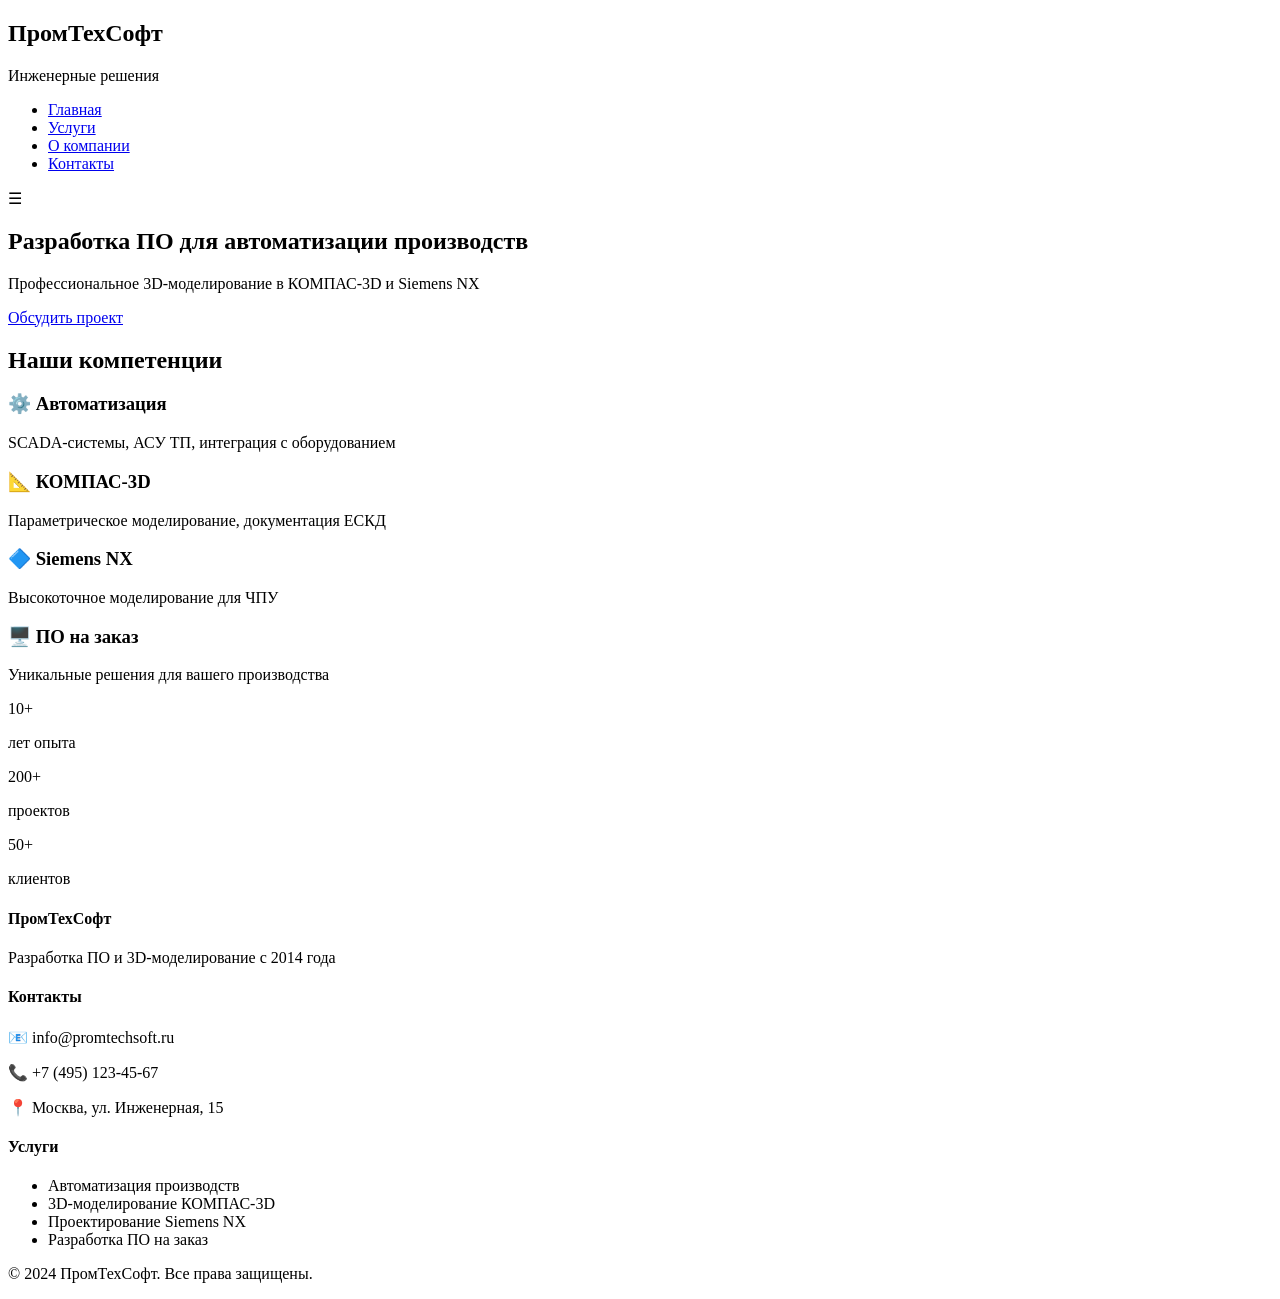
==== index.html @ a78846ba "Create index.html" ====
<!DOCTYPE html>
<html lang="ru">
<head>
    <meta charset="UTF-8">
    <meta name="viewport" content="width=device-width, initial-scale=1.0">
    <title>ПромТехСофт - Автоматизация производств и 3D-моделирование</title>
    <meta name="description" content="Профессиональная разработка ПО для автоматизации производств. 3D-моделирование в КОМПАС-3D и Siemens NX.">
    <link rel="stylesheet" href="style.css">
</head>
<body>
    <header>
        <nav>
            <div class="logo">
                <h1>ПромТехСофт</h1>
                <p>Инженерные решения</p>
            </div>
            <ul class="nav-menu">
                <li><a href="index.html">Главная</a></li>
                <li><a href="services.html">Услуги</a></li>
                <li><a href="about.html">О компании</a></li>
                <li><a href="contacts.html">Контакты</a></li>
            </ul>
            <div class="burger">☰</div>
        </nav>
    </header>

    <main>
        <section class="hero">
            <h2>Разработка ПО для автоматизации производств</h2>
            <p>Профессиональное 3D-моделирование в КОМПАС-3D и Siemens NX</p>
            <a href="contacts.html" class="btn">Обсудить проект</a>
        </section>

        <section class="features">
            <h2>Наши компетенции</h2>
            <div class="grid">
                <div class="card">
                    <h3>⚙️ Автоматизация</h3>
                    <p>SCADA-системы, АСУ ТП, интеграция с оборудованием</p>
                </div>
                <div class="card">
                    <h3>📐 КОМПАС-3D</h3>
                    <p>Параметрическое моделирование, документация ЕСКД</p>
                </div>
                <div class="card">
                    <h3>🔷 Siemens NX</h3>
                    <p>Высокоточное моделирование для ЧПУ</p>
                </div>
                <div class="card">
                    <h3>🖥️ ПО на заказ</h3>
                    <p>Уникальные решения для вашего производства</p>
                </div>
            </div>
        </section>

        <section class="stats">
            <div class="stat">
                <span>10+</span>
                <p>лет опыта</p>
            </div>
            <div class="stat">
                <span>200+</span>
                <p>проектов</p>
            </div>
            <div class="stat">
                <span>50+</span>
                <p>клиентов</p>
            </div>
        </section>
    </main>

    <footer>
        <div class="footer-content">
            <div class="footer-col">
                <h4>ПромТехСофт</h4>
                <p>Разработка ПО и 3D-моделирование с 2014 года</p>
            </div>
            <div class="footer-col">
                <h4>Контакты</h4>
                <p>📧 info@promtechsoft.ru</p>
                <p>📞 +7 (495) 123-45-67</p>
                <p>📍 Москва, ул. Инженерная, 15</p>
            </div>
            <div class="footer-col">
                <h4>Услуги</h4>
                <ul>
                    <li>Автоматизация производств</li>
                    <li>3D-моделирование КОМПАС-3D</li>
                    <li>Проектирование Siemens NX</li>
                    <li>Разработка ПО на заказ</li>
                </ul>
            </div>
        </div>
        <div class="footer-bottom">
            <p>© 2024 ПромТехСофт. Все права защищены.</p>
        </div>
    </footer>
</body>
</html>
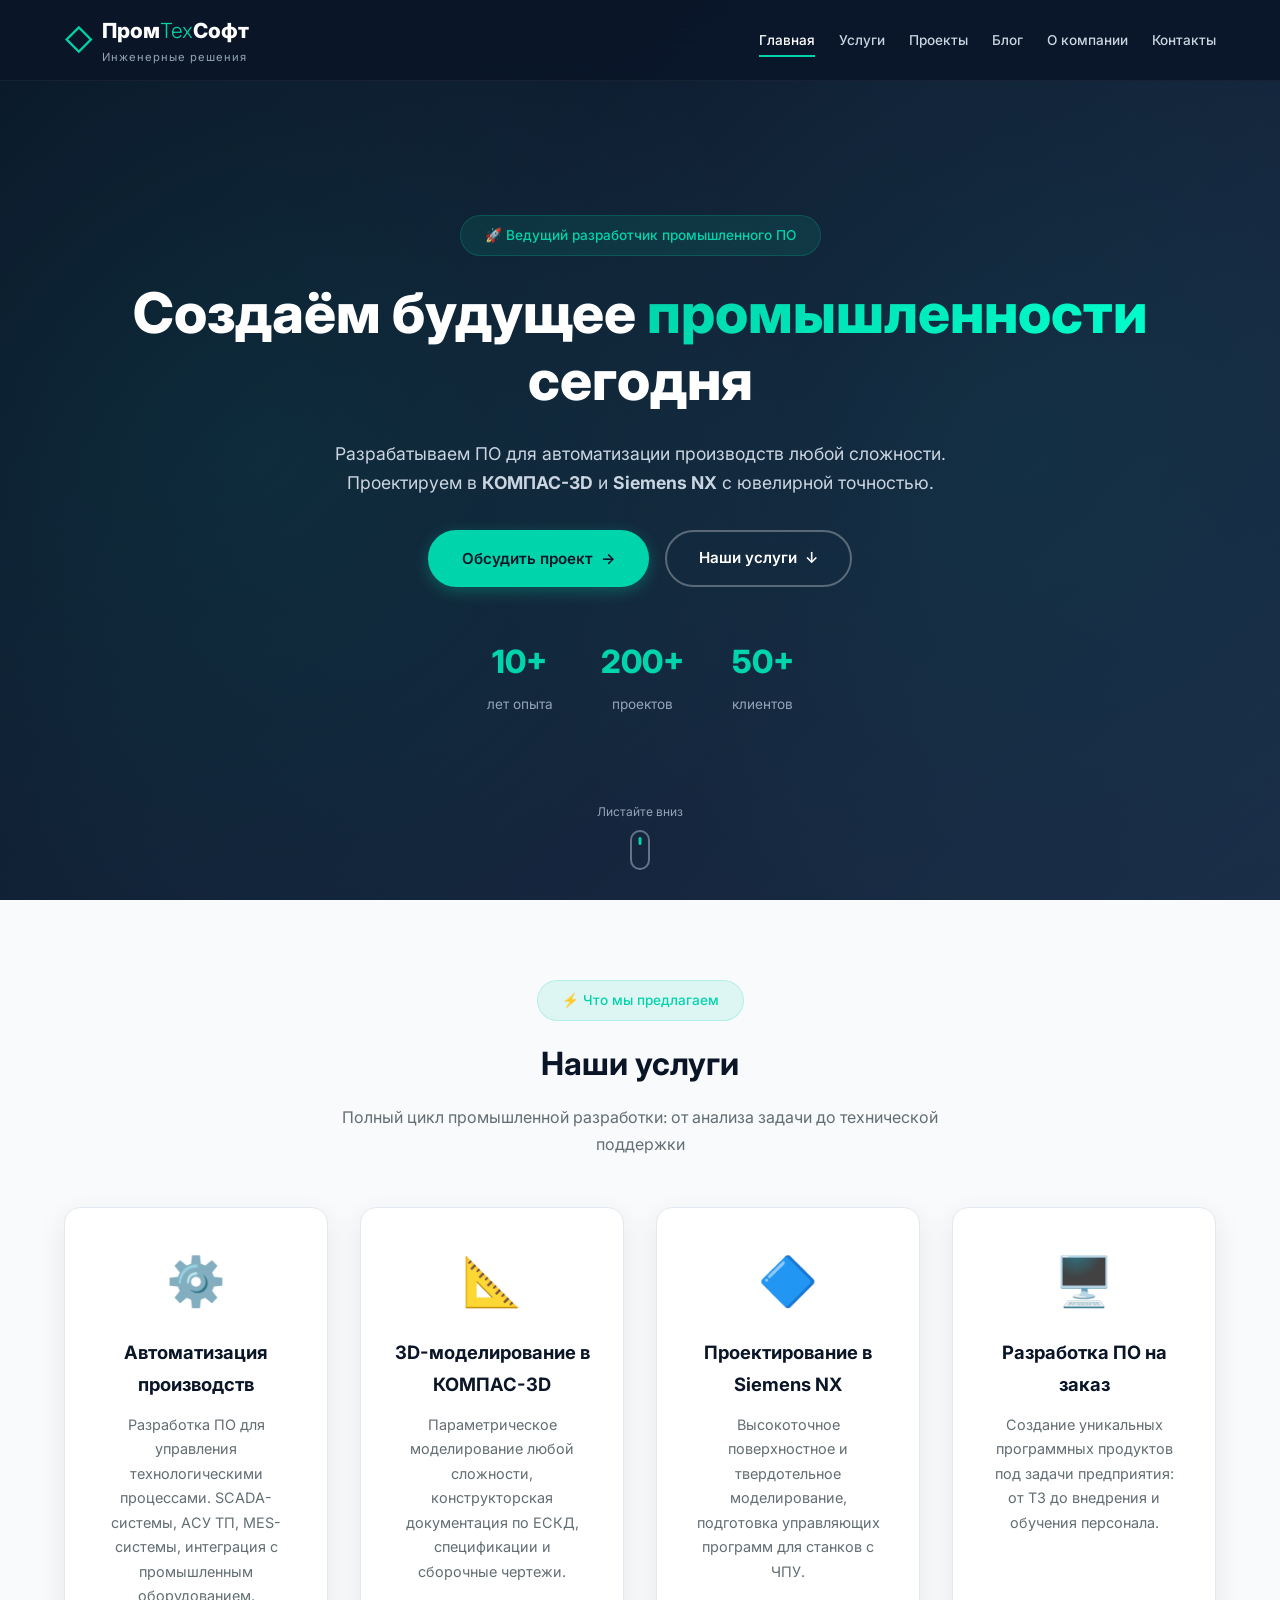
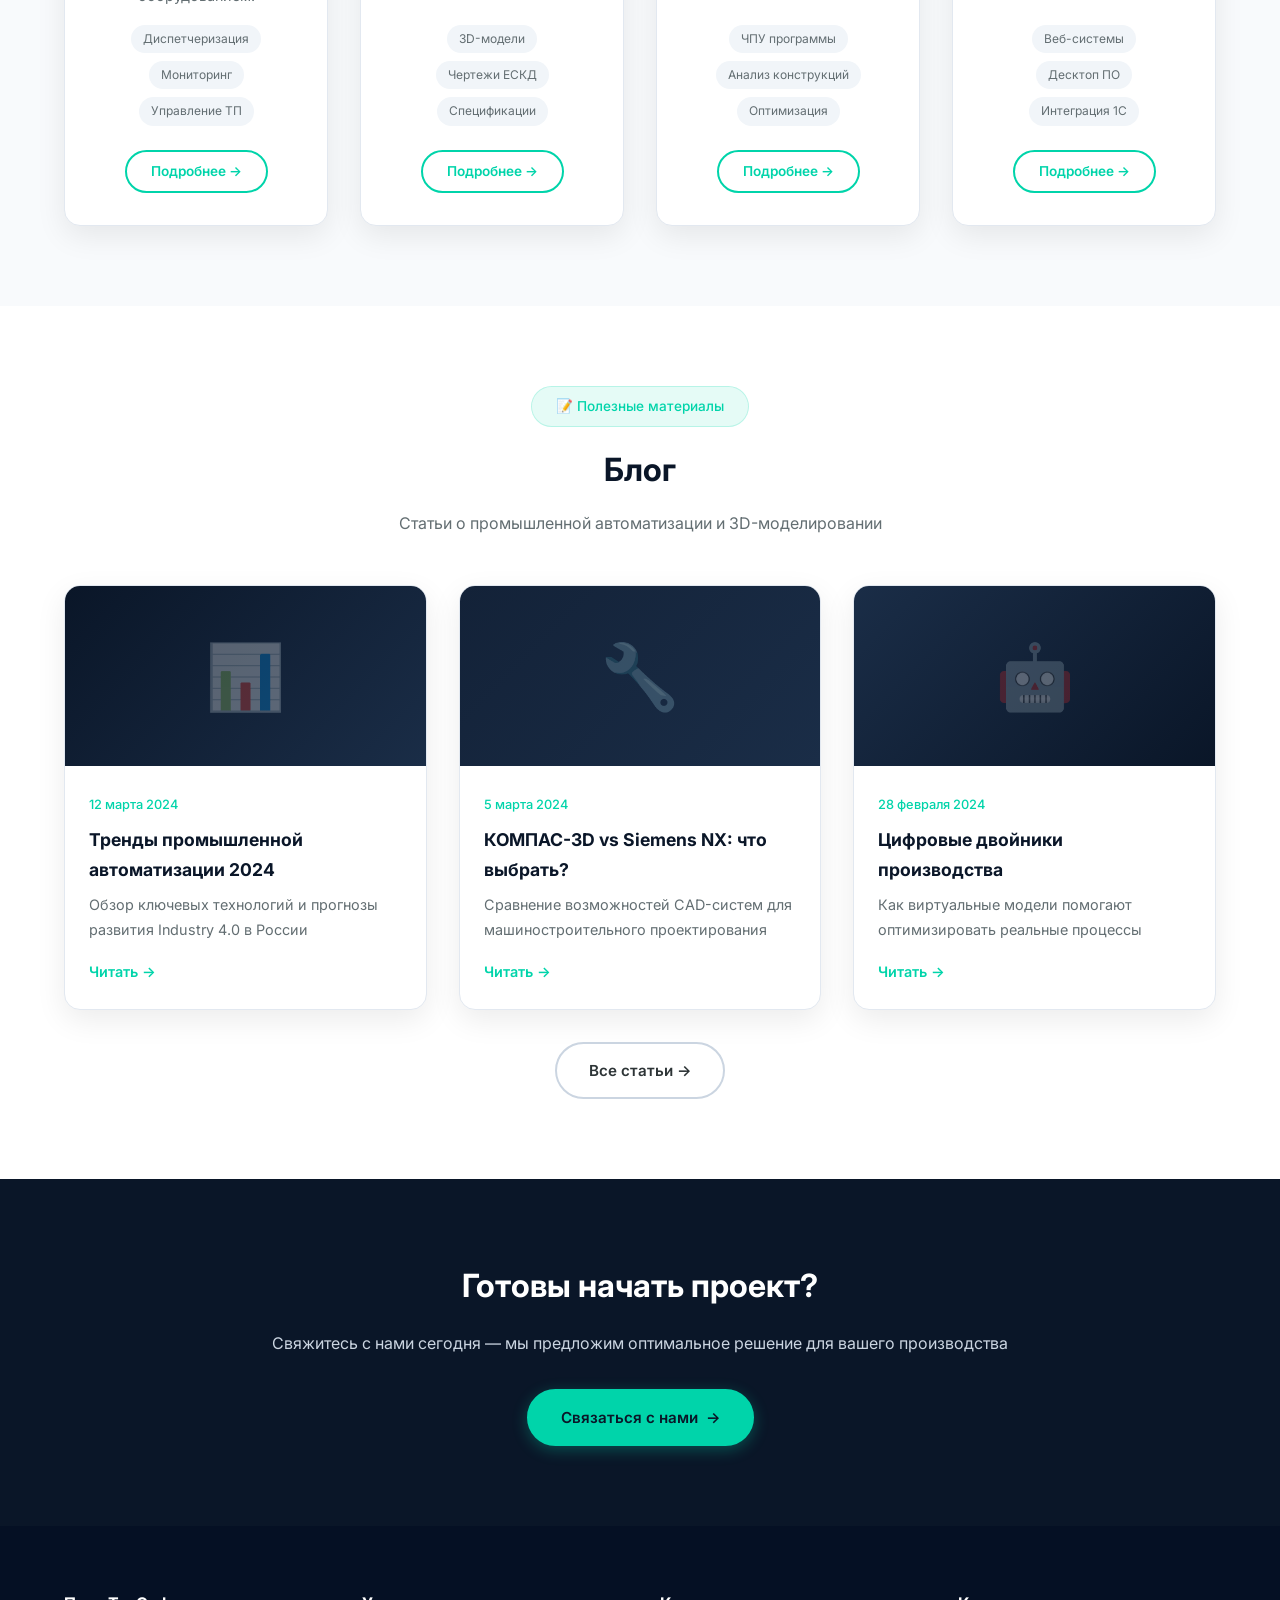
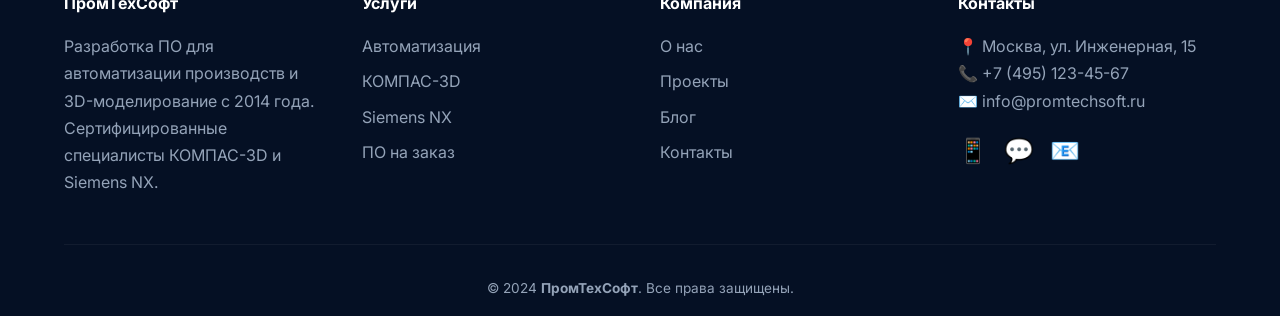
==== commit 834ee6e5: "Обнова 2.0" ====
--- a/index.html
+++ b/index.html
@@ -3,97 +3,251 @@
 <head>
     <meta charset="UTF-8">
     <meta name="viewport" content="width=device-width, initial-scale=1.0">
-    <title>ПромТехСофт - Автоматизация производств и 3D-моделирование</title>
-    <meta name="description" content="Профессиональная разработка ПО для автоматизации производств. 3D-моделирование в КОМПАС-3D и Siemens NX.">
+    <title>ПромТехСофт — Разработка ПО для автоматизации производств и 3D-моделирование</title>
+    <meta name="description" content="Профессиональная разработка программного обеспечения для автоматизации производств. Услуги 3D-моделирования в КОМПАС-3D и Siemens NX. Проектирование на заказ.">
+    <meta name="keywords" content="автоматизация производств, разработка ПО, 3D моделирование, КОМПАС-3D, Siemens NX, SCADA, АСУ ТП">
     <link rel="stylesheet" href="style.css">
+    <link rel="stylesheet" href="animations.css">
+    <link rel="preconnect" href="https://fonts.googleapis.com">
+    <link href="https://fonts.googleapis.com/css2?family=Inter:wght@300;400;500;600;700;800;900&display=swap" rel="stylesheet">
+    <link rel="icon" type="image/svg+xml" href="data:image/svg+xml,<svg xmlns='http://www.w3.org/2000/svg' viewBox='0 0 100 100'><text y='.9em' font-size='90'>⚙️</text></svg>">
+    
+    <!-- Open Graph -->
+    <meta property="og:title" content="ПромТехСофт — автоматизация производств и 3D-моделирование">
+    <meta property="og:description" content="Разработка ПО и услуги проектирования в КОМПАС-3D и Siemens NX.">
+    <meta property="og:type" content="website">
+    <meta property="og:url" content="https://darkwnx.github.io">
+    
+    <!-- Schema.org -->
+    <script type="application/ld+json">
+    {
+        "@context": "https://schema.org",
+        "@type": "Organization",
+        "name": "ПромТехСофт",
+        "url": "https://darkwnx.github.io",
+        "description": "Разработка ПО для автоматизации производств и услуги 3D-моделирования в КОМПАС-3D и Siemens NX.",
+        "address": {
+            "@type": "PostalAddress",
+            "streetAddress": "ул. Инженерная, д. 15, офис 402",
+            "addressLocality": "Москва",
+            "addressCountry": "RU"
+        },
+        "contactPoint": {
+            "@type": "ContactPoint",
+            "telephone": "+7-495-123-45-67",
+            "contactType": "sales",
+            "email": "info@promtechsoft.ru"
+        }
+    }
+    </script>
 </head>
 <body>
-    <header>
-        <nav>
-            <div class="logo">
-                <h1>ПромТехСофт</h1>
-                <p>Инженерные решения</p>
-            </div>
-            <ul class="nav-menu">
-                <li><a href="index.html">Главная</a></li>
-                <li><a href="services.html">Услуги</a></li>
-                <li><a href="about.html">О компании</a></li>
-                <li><a href="contacts.html">Контакты</a></li>
-            </ul>
-            <div class="burger">☰</div>
-        </nav>
+    <!-- Шапка -->
+    <header class="header" id="header">
+        <div class="container">
+            <nav class="navbar">
+                <a href="index.html" class="logo">
+                    <span class="logo-icon">◇</span>
+                    <div>
+                        <h1>Пром<span>Тех</span>Софт</h1>
+                        <p class="tagline">Инженерные решения</p>
+                    </div>
+                </a>
+                <ul class="nav-menu" id="navMenu">
+                    <li><a href="index.html" class="active">Главная</a></li>
+                    <li><a href="services.html">Услуги</a></li>
+                    <li><a href="projects.html">Проекты</a></li>
+                    <li><a href="blog.html">Блог</a></li>
+                    <li><a href="about.html">О компании</a></li>
+                    <li><a href="contacts.html">Контакты</a></li>
+                </ul>
+                <button class="burger" id="burger" aria-label="Меню">
+                    <span></span><span></span><span></span>
+                </button>
+            </nav>
+        </div>
     </header>
 
     <main>
+        <!-- Hero -->
         <section class="hero">
-            <h2>Разработка ПО для автоматизации производств</h2>
-            <p>Профессиональное 3D-моделирование в КОМПАС-3D и Siemens NX</p>
-            <a href="contacts.html" class="btn">Обсудить проект</a>
-        </section>
-
-        <section class="features">
-            <h2>Наши компетенции</h2>
-            <div class="grid">
-                <div class="card">
-                    <h3>⚙️ Автоматизация</h3>
-                    <p>SCADA-системы, АСУ ТП, интеграция с оборудованием</p>
-                </div>
-                <div class="card">
-                    <h3>📐 КОМПАС-3D</h3>
-                    <p>Параметрическое моделирование, документация ЕСКД</p>
-                </div>
-                <div class="card">
-                    <h3>🔷 Siemens NX</h3>
-                    <p>Высокоточное моделирование для ЧПУ</p>
-                </div>
-                <div class="card">
-                    <h3>🖥️ ПО на заказ</h3>
-                    <p>Уникальные решения для вашего производства</p>
-                </div>
-            </div>
-        </section>
-
-        <section class="stats">
-            <div class="stat">
-                <span>10+</span>
-                <p>лет опыта</p>
-            </div>
-            <div class="stat">
-                <span>200+</span>
-                <p>проектов</p>
-            </div>
-            <div class="stat">
-                <span>50+</span>
-                <p>клиентов</p>
+            <div class="hero-bg"></div>
+            <div class="container">
+                <span class="badge fade-in">🚀 Ведущий разработчик промышленного ПО</span>
+                <h2 class="fade-in">Создаём будущее <span class="highlight">промышленности</span> сегодня</h2>
+                <p class="fade-in">Разрабатываем ПО для автоматизации производств любой сложности. Проектируем в <strong>КОМПАС-3D</strong> и <strong>Siemens NX</strong> с ювелирной точностью.</p>
+                <div class="hero-buttons fade-in">
+                    <a href="contacts.html" class="btn btn-primary">Обсудить проект <span>→</span></a>
+                    <a href="services.html" class="btn btn-outline">Наши услуги <span>↓</span></a>
+                </div>
+                <div class="hero-stats fade-in">
+                    <div class="stat"><span class="stat-value">10+</span><span class="stat-label">лет опыта</span></div>
+                    <div class="stat"><span class="stat-value">200+</span><span class="stat-label">проектов</span></div>
+                    <div class="stat"><span class="stat-value">50+</span><span class="stat-label">клиентов</span></div>
+                </div>
+            </div>
+            <div class="hero-scroll">
+                <span>Листайте вниз</span>
+                <div class="scroll-indicator"></div>
+            </div>
+        </section>
+
+        <!-- Услуги -->
+        <section class="services" id="services">
+            <div class="container">
+                <div class="section-header fade-in">
+                    <span class="badge">⚡ Что мы предлагаем</span>
+                    <h2>Наши услуги</h2>
+                    <p>Полный цикл промышленной разработки: от анализа задачи до технической поддержки</p>
+                </div>
+                <div class="services-grid">
+                    <article class="service-card fade-in">
+                        <div class="service-icon">⚙️</div>
+                        <h3>Автоматизация производств</h3>
+                        <p>Разработка ПО для управления технологическими процессами. SCADA-системы, АСУ ТП, MES-системы, интеграция с промышленным оборудованием.</p>
+                        <ul class="service-features">
+                            <li>Диспетчеризация</li>
+                            <li>Мониторинг</li>
+                            <li>Управление ТП</li>
+                        </ul>
+                        <a href="services.html#automation" class="btn btn-sm">Подробнее →</a>
+                    </article>
+                    <article class="service-card fade-in">
+                        <div class="service-icon">📐</div>
+                        <h3>3D-моделирование в КОМПАС-3D</h3>
+                        <p>Параметрическое моделирование любой сложности, конструкторская документация по ЕСКД, спецификации и сборочные чертежи.</p>
+                        <ul class="service-features">
+                            <li>3D-модели</li>
+                            <li>Чертежи ЕСКД</li>
+                            <li>Спецификации</li>
+                        </ul>
+                        <a href="services.html#kompas" class="btn btn-sm">Подробнее →</a>
+                    </article>
+                    <article class="service-card fade-in">
+                        <div class="service-icon">🔷</div>
+                        <h3>Проектирование в Siemens NX</h3>
+                        <p>Высокоточное поверхностное и твердотельное моделирование, подготовка управляющих программ для станков с ЧПУ.</p>
+                        <ul class="service-features">
+                            <li>ЧПУ программы</li>
+                            <li>Анализ конструкций</li>
+                            <li>Оптимизация</li>
+                        </ul>
+                        <a href="services.html#nx" class="btn btn-sm">Подробнее →</a>
+                    </article>
+                    <article class="service-card fade-in">
+                        <div class="service-icon">🖥️</div>
+                        <h3>Разработка ПО на заказ</h3>
+                        <p>Создание уникальных программных продуктов под задачи предприятия: от ТЗ до внедрения и обучения персонала.</p>
+                        <ul class="service-features">
+                            <li>Веб-системы</li>
+                            <li>Десктоп ПО</li>
+                            <li>Интеграция 1С</li>
+                        </ul>
+                        <a href="services.html#custom" class="btn btn-sm">Подробнее →</a>
+                    </article>
+                </div>
+            </div>
+        </section>
+
+        <!-- Блог -->
+        <section class="blog-preview">
+            <div class="container">
+                <div class="section-header fade-in">
+                    <span class="badge">📝 Полезные материалы</span>
+                    <h2>Блог</h2>
+                    <p>Статьи о промышленной автоматизации и 3D-моделировании</p>
+                </div>
+                <div class="blog-grid">
+                    <article class="blog-card fade-in">
+                        <div class="blog-image" style="background: linear-gradient(135deg, #0a1628, #1a2d47);">📊</div>
+                        <div class="blog-content">
+                            <span class="blog-date">12 марта 2024</span>
+                            <h3>Тренды промышленной автоматизации 2024</h3>
+                            <p>Обзор ключевых технологий и прогнозы развития Industry 4.0 в России</p>
+                            <a href="blog.html" class="blog-link">Читать →</a>
+                        </div>
+                    </article>
+                    <article class="blog-card fade-in">
+                        <div class="blog-image" style="background: linear-gradient(135deg, #132238, #1a2d47);">🔧</div>
+                        <div class="blog-content">
+                            <span class="blog-date">5 марта 2024</span>
+                            <h3>КОМПАС-3D vs Siemens NX: что выбрать?</h3>
+                            <p>Сравнение возможностей CAD-систем для машиностроительного проектирования</p>
+                            <a href="blog.html" class="blog-link">Читать →</a>
+                        </div>
+                    </article>
+                    <article class="blog-card fade-in">
+                        <div class="blog-image" style="background: linear-gradient(135deg, #1a2d47, #0a1628);">🤖</div>
+                        <div class="blog-content">
+                            <span class="blog-date">28 февраля 2024</span>
+                            <h3>Цифровые двойники производства</h3>
+                            <p>Как виртуальные модели помогают оптимизировать реальные процессы</p>
+                            <a href="blog.html" class="blog-link">Читать →</a>
+                        </div>
+                    </article>
+                </div>
+                <div class="text-center fade-in" style="margin-top: 2rem;">
+                    <a href="blog.html" class="btn btn-outline-dark">Все статьи →</a>
+                </div>
+            </div>
+        </section>
+
+        <!-- CTA -->
+        <section class="cta fade-in">
+            <div class="container">
+                <h2>Готовы начать проект?</h2>
+                <p>Свяжитесь с нами сегодня — мы предложим оптимальное решение для вашего производства</p>
+                <a href="contacts.html" class="btn btn-primary">Связаться с нами <span>→</span></a>
             </div>
         </section>
     </main>
 
-    <footer>
-        <div class="footer-content">
-            <div class="footer-col">
-                <h4>ПромТехСофт</h4>
-                <p>Разработка ПО и 3D-моделирование с 2014 года</p>
-            </div>
-            <div class="footer-col">
-                <h4>Контакты</h4>
-                <p>📧 info@promtechsoft.ru</p>
-                <p>📞 +7 (495) 123-45-67</p>
-                <p>📍 Москва, ул. Инженерная, 15</p>
-            </div>
-            <div class="footer-col">
-                <h4>Услуги</h4>
-                <ul>
-                    <li>Автоматизация производств</li>
-                    <li>3D-моделирование КОМПАС-3D</li>
-                    <li>Проектирование Siemens NX</li>
-                    <li>Разработка ПО на заказ</li>
-                </ul>
-            </div>
-        </div>
-        <div class="footer-bottom">
-            <p>© 2024 ПромТехСофт. Все права защищены.</p>
+    <!-- Футер -->
+    <footer class="footer">
+        <div class="container">
+            <div class="footer-grid">
+                <div class="footer-col">
+                    <h4>ПромТехСофт</h4>
+                    <p>Разработка ПО для автоматизации производств и 3D-моделирование с 2014 года. Сертифицированные специалисты КОМПАС-3D и Siemens NX.</p>
+                </div>
+                <div class="footer-col">
+                    <h4>Услуги</h4>
+                    <ul>
+                        <li><a href="services.html">Автоматизация</a></li>
+                        <li><a href="services.html">КОМПАС-3D</a></li>
+                        <li><a href="services.html">Siemens NX</a></li>
+                        <li><a href="services.html">ПО на заказ</a></li>
+                    </ul>
+                </div>
+                <div class="footer-col">
+                    <h4>Компания</h4>
+                    <ul>
+                        <li><a href="about.html">О нас</a></li>
+                        <li><a href="projects.html">Проекты</a></li>
+                        <li><a href="blog.html">Блог</a></li>
+                        <li><a href="contacts.html">Контакты</a></li>
+                    </ul>
+                </div>
+                <div class="footer-col">
+                    <h4>Контакты</h4>
+                    <p>📍 Москва, ул. Инженерная, 15</p>
+                    <p>📞 +7 (495) 123-45-67</p>
+                    <p>✉️ info@promtechsoft.ru</p>
+                    <div class="social-links">
+                        <a href="#" aria-label="Telegram">📱</a>
+                        <a href="#" aria-label="WhatsApp">💬</a>
+                        <a href="#" aria-label="Email">📧</a>
+                    </div>
+                </div>
+            </div>
+            <div class="footer-bottom">
+                <p>© 2024 <strong>ПромТехСофт</strong>. Все права защищены.</p>
+            </div>
         </div>
     </footer>
+
+    <button class="scroll-top" id="scrollTop" aria-label="Наверх">↑</button>
+
+    <script src="main.js"></script>
 </body>
-</html>
+</html>
--- a/style.css
+++ b/style.css
@@ -0,0 +1,583 @@
+:root {
+    --primary: #0a1628;
+    --primary-light: #132238;
+    --secondary: #1a2d47;
+    --accent: #00d4aa;
+    --accent-hover: #00f0c8;
+    --dark: #051024;
+    --text: #2d3436;
+    --text-light: #636e72;
+    --white: #ffffff;
+    --gray-50: #f8fafc;
+    --gray-100: #f1f5f9;
+    --gray-200: #e2e8f0;
+    --gray-300: #cbd5e1;
+    --gray-400: #94a3b8;
+    --gray-500: #64748b;
+    --radius: 16px;
+    --radius-sm: 8px;
+    --shadow: 0 10px 30px rgba(0,0,0,0.08);
+    --shadow-hover: 0 20px 40px rgba(0,0,0,0.15);
+    --transition: 0.3s cubic-bezier(0.4, 0, 0.2, 1);
+}
+
+* { margin: 0; padding: 0; box-sizing: border-box; }
+
+html { scroll-behavior: smooth; scroll-padding-top: 80px; }
+
+body {
+    font-family: 'Inter', -apple-system, sans-serif;
+    line-height: 1.7;
+    color: var(--text);
+    background: var(--gray-50);
+}
+
+.container { max-width: 1200px; margin: 0 auto; padding: 0 24px; }
+
+/* Header */
+.header {
+    background: rgba(10, 22, 40, 0.9);
+    backdrop-filter: blur(20px);
+    color: var(--white);
+    padding: 0.8rem 0;
+    position: fixed;
+    top: 0;
+    width: 100%;
+    z-index: 1000;
+    border-bottom: 1px solid rgba(255,255,255,0.05);
+    transition: var(--transition);
+}
+
+.header.scrolled {
+    background: rgba(10, 22, 40, 0.98);
+    box-shadow: 0 10px 40px rgba(0,0,0,0.3);
+    padding: 0.5rem 0;
+}
+
+.navbar {
+    display: flex;
+    justify-content: space-between;
+    align-items: center;
+}
+
+.logo {
+    display: flex;
+    align-items: center;
+    gap: 0.5rem;
+    text-decoration: none;
+    color: var(--white);
+}
+
+.logo-icon {
+    font-size: 1.8rem;
+    color: var(--accent);
+}
+
+.logo h1 {
+    font-size: 1.3rem;
+    font-weight: 800;
+}
+
+.logo h1 span { color: var(--accent); font-weight: 300; }
+
+.tagline {
+    font-size: 0.7rem;
+    color: var(--gray-400);
+    letter-spacing: 1px;
+}
+
+.nav-menu {
+    display: flex;
+    list-style: none;
+    gap: 1.5rem;
+}
+
+.nav-menu a {
+    color: var(--gray-300);
+    text-decoration: none;
+    font-weight: 500;
+    font-size: 0.85rem;
+    transition: var(--transition);
+    padding: 0.4rem 0;
+    border-bottom: 2px solid transparent;
+}
+
+.nav-menu a:hover,
+.nav-menu a.active {
+    color: var(--white);
+    border-bottom-color: var(--accent);
+}
+
+.burger {
+    display: none;
+    flex-direction: column;
+    gap: 5px;
+    background: none;
+    border: none;
+    cursor: pointer;
+    padding: 5px;
+}
+
+.burger span {
+    width: 25px;
+    height: 2px;
+    background: var(--white);
+    transition: var(--transition);
+    display: block;
+}
+
+.burger.active span:nth-child(1) { transform: rotate(45deg) translate(5px, 5px); }
+.burger.active span:nth-child(2) { opacity: 0; }
+.burger.active span:nth-child(3) { transform: rotate(-45deg) translate(5px, -5px); }
+
+/* Hero */
+.hero {
+    background: linear-gradient(135deg, var(--primary) 0%, var(--secondary) 100%);
+    color: var(--white);
+    padding: 8rem 0 6rem;
+    text-align: center;
+    position: relative;
+    overflow: hidden;
+    min-height: 100vh;
+    display: flex;
+    align-items: center;
+}
+
+.badge {
+    display: inline-block;
+    background: rgba(0, 212, 170, 0.1);
+    color: var(--accent);
+    padding: 0.5rem 1.5rem;
+    border-radius: 50px;
+    font-size: 0.85rem;
+    font-weight: 500;
+    border: 1px solid rgba(0, 212, 170, 0.2);
+    margin-bottom: 1.5rem;
+}
+
+.hero h2 {
+    font-size: clamp(2rem, 5vw, 3.5rem);
+    font-weight: 800;
+    line-height: 1.2;
+    margin-bottom: 1.5rem;
+}
+
+.highlight {
+    background: linear-gradient(135deg, var(--accent), #00ffcc);
+    -webkit-background-clip: text;
+    -webkit-text-fill-color: transparent;
+    background-clip: text;
+}
+
+.hero p {
+    font-size: 1.1rem;
+    color: var(--gray-300);
+    max-width: 700px;
+    margin: 0 auto 2rem;
+}
+
+.hero-buttons {
+    display: flex;
+    gap: 1rem;
+    justify-content: center;
+    margin-bottom: 3rem;
+    flex-wrap: wrap;
+}
+
+.hero-stats {
+    display: flex;
+    justify-content: center;
+    gap: 3rem;
+    flex-wrap: wrap;
+}
+
+.stat-value {
+    font-size: 2rem;
+    font-weight: 800;
+    color: var(--accent);
+    display: block;
+}
+
+.stat-label { font-size: 0.85rem; color: var(--gray-400); }
+
+.hero-scroll {
+    position: absolute;
+    bottom: 30px;
+    left: 50%;
+    transform: translateX(-50%);
+    display: flex;
+    flex-direction: column;
+    align-items: center;
+    gap: 0.5rem;
+    color: var(--gray-400);
+    font-size: 0.75rem;
+}
+
+.scroll-indicator {
+    width: 20px;
+    height: 40px;
+    border: 2px solid var(--gray-500);
+    border-radius: 10px;
+    position: relative;
+}
+
+.scroll-indicator::before {
+    content: '';
+    position: absolute;
+    top: 5px;
+    left: 50%;
+    transform: translateX(-50%);
+    width: 3px;
+    height: 8px;
+    background: var(--accent);
+    border-radius: 2px;
+    animation: scrollDown 2s infinite;
+}
+
+/* Buttons */
+.btn {
+    display: inline-flex;
+    align-items: center;
+    gap: 0.5rem;
+    padding: 0.85rem 2rem;
+    border-radius: 50px;
+    text-decoration: none;
+    font-weight: 600;
+    transition: var(--transition);
+    border: 2px solid transparent;
+    font-size: 0.95rem;
+}
+
+.btn-primary {
+    background: var(--accent);
+    color: var(--primary);
+    border-color: var(--accent);
+    box-shadow: 0 4px 15px rgba(0, 212, 170, 0.3);
+}
+
+.btn-primary:hover {
+    background: var(--accent-hover);
+    transform: translateY(-2px);
+    box-shadow: 0 8px 25px rgba(0, 212, 170, 0.4);
+}
+
+.btn-outline {
+    border-color: rgba(255,255,255,0.3);
+    color: var(--white);
+    backdrop-filter: blur(10px);
+}
+
+.btn-outline:hover {
+    background: rgba(255,255,255,0.1);
+    border-color: var(--white);
+    transform: translateY(-2px);
+}
+
+.btn-outline-dark {
+    border-color: var(--gray-300);
+    color: var(--text);
+}
+
+.btn-outline-dark:hover {
+    background: var(--primary);
+    color: var(--white);
+    border-color: var(--primary);
+}
+
+.btn-sm {
+    padding: 0.5rem 1.5rem;
+    font-size: 0.85rem;
+    background: transparent;
+    color: var(--accent);
+    border-color: var(--accent);
+}
+
+.btn-sm:hover {
+    background: var(--accent);
+    color: var(--primary);
+}
+
+/* Sections */
+section { padding: 5rem 0; }
+
+.section-header {
+    text-align: center;
+    margin-bottom: 3rem;
+}
+
+.section-header .badge { margin-bottom: 1rem; }
+
+.section-header h2 {
+    font-size: 2rem;
+    color: var(--primary);
+    margin-bottom: 0.8rem;
+}
+
+.section-header p {
+    color: var(--text-light);
+    max-width: 600px;
+    margin: 0 auto;
+}
+
+/* Services Grid */
+.services-grid {
+    display: grid;
+    grid-template-columns: repeat(auto-fit, minmax(260px, 1fr));
+    gap: 2rem;
+}
+
+.service-card {
+    background: var(--white);
+    padding: 2rem;
+    border-radius: var(--radius);
+    box-shadow: var(--shadow);
+    text-align: center;
+    transition: var(--transition);
+    border: 1px solid var(--gray-200);
+    display: flex;
+    flex-direction: column;
+}
+
+.service-card:hover {
+    transform: translateY(-8px);
+    box-shadow: var(--shadow-hover);
+}
+
+.service-icon {
+    font-size: 3rem;
+    margin-bottom: 1rem;
+}
+
+.service-card h3 {
+    font-size: 1.15rem;
+    margin-bottom: 0.8rem;
+    color: var(--primary);
+}
+
+.service-card p {
+    color: var(--text-light);
+    font-size: 0.9rem;
+    margin-bottom: 1rem;
+    flex-grow: 1;
+}
+
+.service-features {
+    display: flex;
+    gap: 0.5rem;
+    justify-content: center;
+    flex-wrap: wrap;
+    margin-bottom: 1.5rem;
+    list-style: none;
+}
+
+.service-features li {
+    background: var(--gray-100);
+    padding: 0.25rem 0.75rem;
+    border-radius: 20px;
+    font-size: 0.75rem;
+    color: var(--text-light);
+}
+
+.service-card .btn-sm {
+    margin-top: auto;
+    align-self: center;
+}
+
+/* Blog Preview */
+.blog-preview { background: var(--white); }
+
+.blog-grid {
+    display: grid;
+    grid-template-columns: repeat(auto-fit, minmax(300px, 1fr));
+    gap: 2rem;
+}
+
+.blog-card {
+    background: var(--white);
+    border-radius: var(--radius);
+    overflow: hidden;
+    box-shadow: var(--shadow);
+    transition: var(--transition);
+    border: 1px solid var(--gray-200);
+}
+
+.blog-card:hover {
+    transform: translateY(-5px);
+    box-shadow: var(--shadow-hover);
+}
+
+.blog-image {
+    height: 180px;
+    display: flex;
+    align-items: center;
+    justify-content: center;
+    font-size: 4rem;
+    color: rgba(255,255,255,0.3);
+}
+
+.blog-content {
+    padding: 1.5rem;
+}
+
+.blog-date {
+    font-size: 0.8rem;
+    color: var(--accent);
+    font-weight: 500;
+}
+
+.blog-content h3 {
+    font-size: 1.1rem;
+    margin: 0.5rem 0;
+    color: var(--primary);
+}
+
+.blog-content p {
+    font-size: 0.9rem;
+    color: var(--text-light);
+    margin-bottom: 1rem;
+}
+
+.blog-link {
+    color: var(--accent);
+    text-decoration: none;
+    font-weight: 600;
+    font-size: 0.9rem;
+}
+
+/* CTA */
+.cta {
+    background: var(--primary);
+    color: var(--white);
+    text-align: center;
+}
+
+.cta h2 {
+    font-size: 2rem;
+    margin-bottom: 1rem;
+}
+
+.cta p {
+    color: var(--gray-300);
+    margin-bottom: 2rem;
+}
+
+/* Footer */
+.footer {
+    background: var(--dark);
+    color: var(--gray-400);
+    padding: 4rem 0 1rem;
+}
+
+.footer-grid {
+    display: grid;
+    grid-template-columns: repeat(auto-fit, minmax(200px, 1fr));
+    gap: 2.5rem;
+    margin-bottom: 3rem;
+}
+
+.footer-col h4 {
+    color: var(--white);
+    margin-bottom: 1rem;
+    font-size: 1rem;
+}
+
+.footer-col ul {
+    list-style: none;
+}
+
+.footer-col ul li { margin-bottom: 0.5rem; }
+
+.footer-col a {
+    color: var(--gray-400);
+    text-decoration: none;
+    transition: var(--transition);
+}
+
+.footer-col a:hover { color: var(--accent); }
+
+.social-links {
+    display: flex;
+    gap: 1rem;
+    margin-top: 1rem;
+}
+
+.social-links a {
+    font-size: 1.5rem;
+}
+
+.footer-bottom {
+    text-align: center;
+    padding-top: 2rem;
+    border-top: 1px solid rgba(255,255,255,0.05);
+    font-size: 0.85rem;
+}
+
+/* Scroll Top */
+.scroll-top {
+    position: fixed;
+    bottom: 30px;
+    right: 30px;
+    width: 50px;
+    height: 50px;
+    background: var(--accent);
+    color: var(--primary);
+    border: none;
+    border-radius: 50%;
+    font-size: 1.5rem;
+    cursor: pointer;
+    opacity: 0;
+    pointer-events: none;
+    transition: var(--transition);
+    box-shadow: var(--shadow);
+    font-weight: 700;
+    z-index: 999;
+    display: flex;
+    align-items: center;
+    justify-content: center;
+}
+
+.scroll-top.visible {
+    opacity: 1;
+    pointer-events: all;
+}
+
+.scroll-top:hover {
+    background: var(--accent-hover);
+    transform: translateY(-3px);
+}
+
+/* Utility */
+.text-center { text-align: center; }
+
+/* Mobile */
+@media (max-width: 768px) {
+    .burger { display: flex; }
+    
+    .nav-menu {
+        display: none;
+        position: fixed;
+        top: 60px;
+        left: 0;
+        right: 0;
+        background: var(--primary);
+        flex-direction: column;
+        padding: 2rem;
+        text-align: center;
+        gap: 1rem;
+        box-shadow: 0 20px 40px rgba(0,0,0,0.3);
+    }
+    
+    .nav-menu.active { display: flex; }
+    
+    .hero { padding: 6rem 0 4rem; min-height: auto; }
+    
+    .hero h2 { font-size: 1.8rem; }
+    
+    .hero-stats { gap: 1.5rem; }
+    
+    .services-grid { grid-template-columns: 1fr; }
+    
+    .blog-grid { grid-template-columns: 1fr; }
+    
+    .footer-grid { grid-template-columns: 1fr 1fr; }
+}
--- a/animations.css
+++ b/animations.css
@@ -0,0 +1,80 @@
+/* Анимации появления */
+.fade-in {
+    opacity: 0;
+    transform: translateY(30px);
+    transition: opacity 0.6s cubic-bezier(0.4, 0, 0.2, 1),
+                transform 0.6s cubic-bezier(0.4, 0, 0.2, 1);
+}
+
+.fade-in.visible {
+    opacity: 1;
+    transform: translateY(0);
+}
+
+/* Анимация для hero */
+.hero-bg {
+    position: absolute;
+    top: 0;
+    left: 0;
+    right: 0;
+    bottom: 0;
+    background: 
+        radial-gradient(circle at 20% 50%, rgba(0, 212, 170, 0.08) 0%, transparent 50%),
+        radial-gradient(circle at 80% 50%, rgba(0, 240, 200, 0.05) 0%, transparent 50%);
+    animation: bgPulse 8s ease-in-out infinite;
+}
+
+@keyframes bgPulse {
+    0%, 100% { opacity: 0.5; }
+    50% { opacity: 1; }
+}
+
+/* Индикатор скролла */
+@keyframes scrollDown {
+    0% { top: 5px; opacity: 1; }
+    100% { top: 25px; opacity: 0; }
+}
+
+/* Пульсация для кнопок */
+@keyframes pulse {
+    0% { box-shadow: 0 0 0 0 rgba(0, 212, 170, 0.4); }
+    70% { box-shadow: 0 0 0 15px rgba(0, 212, 170, 0); }
+    100% { box-shadow: 0 0 0 0 rgba(0, 212, 170, 0); }
+}
+
+.btn-primary {
+    animation: pulse 2s infinite;
+}
+
+/* Hover эффекты для карточек */
+.service-card {
+    position: relative;
+    overflow: hidden;
+}
+
+.service-card::before {
+    content: '';
+    position: absolute;
+    top: 0;
+    left: 0;
+    right: 0;
+    height: 3px;
+    background: linear-gradient(90deg, var(--accent), #00ffcc);
+    transform: scaleX(0);
+    transform-origin: left;
+    transition: transform 0.4s ease;
+}
+
+.service-card:hover::before {
+    transform: scaleX(1);
+}
+
+/* Анимация для цифр статистики */
+@keyframes countUp {
+    from { opacity: 0; transform: translateY(20px); }
+    to { opacity: 1; transform: translateY(0); }
+}
+
+.stat-value {
+    animation: countUp 1s ease-out;
+}
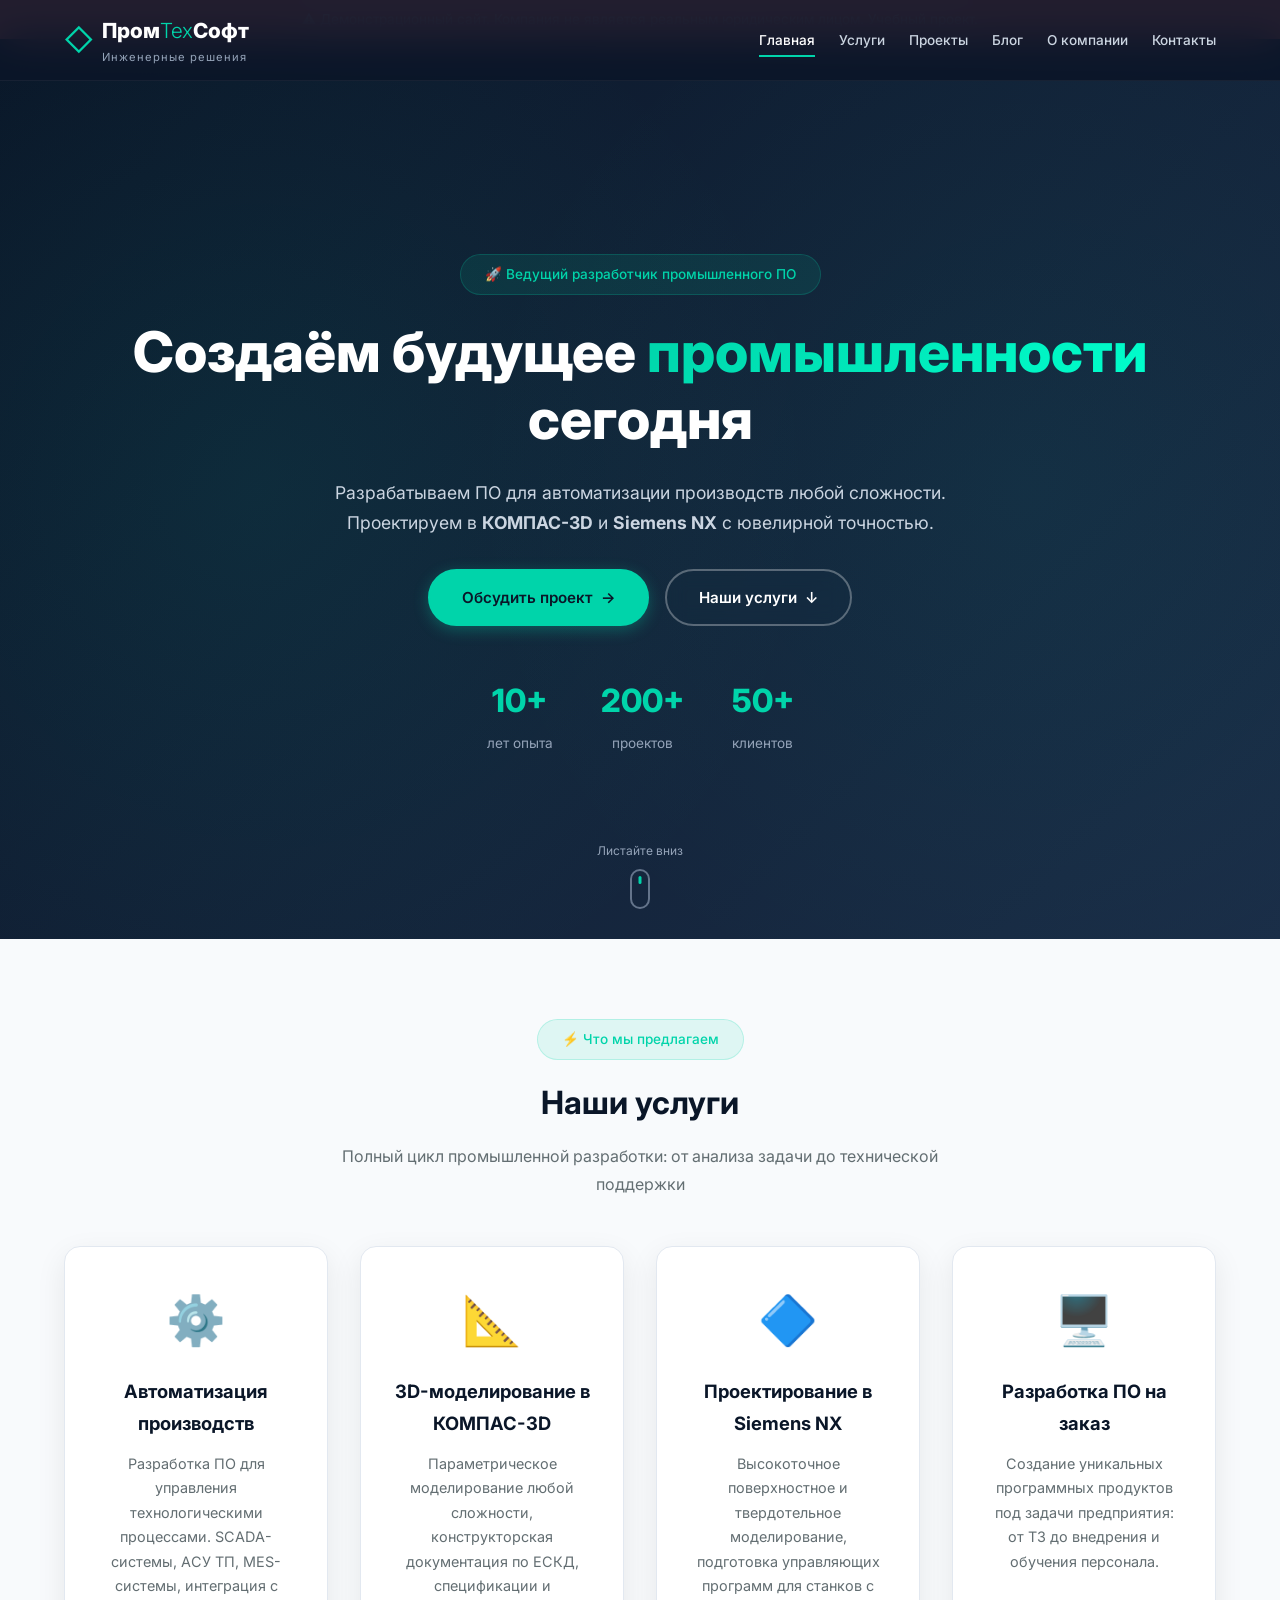
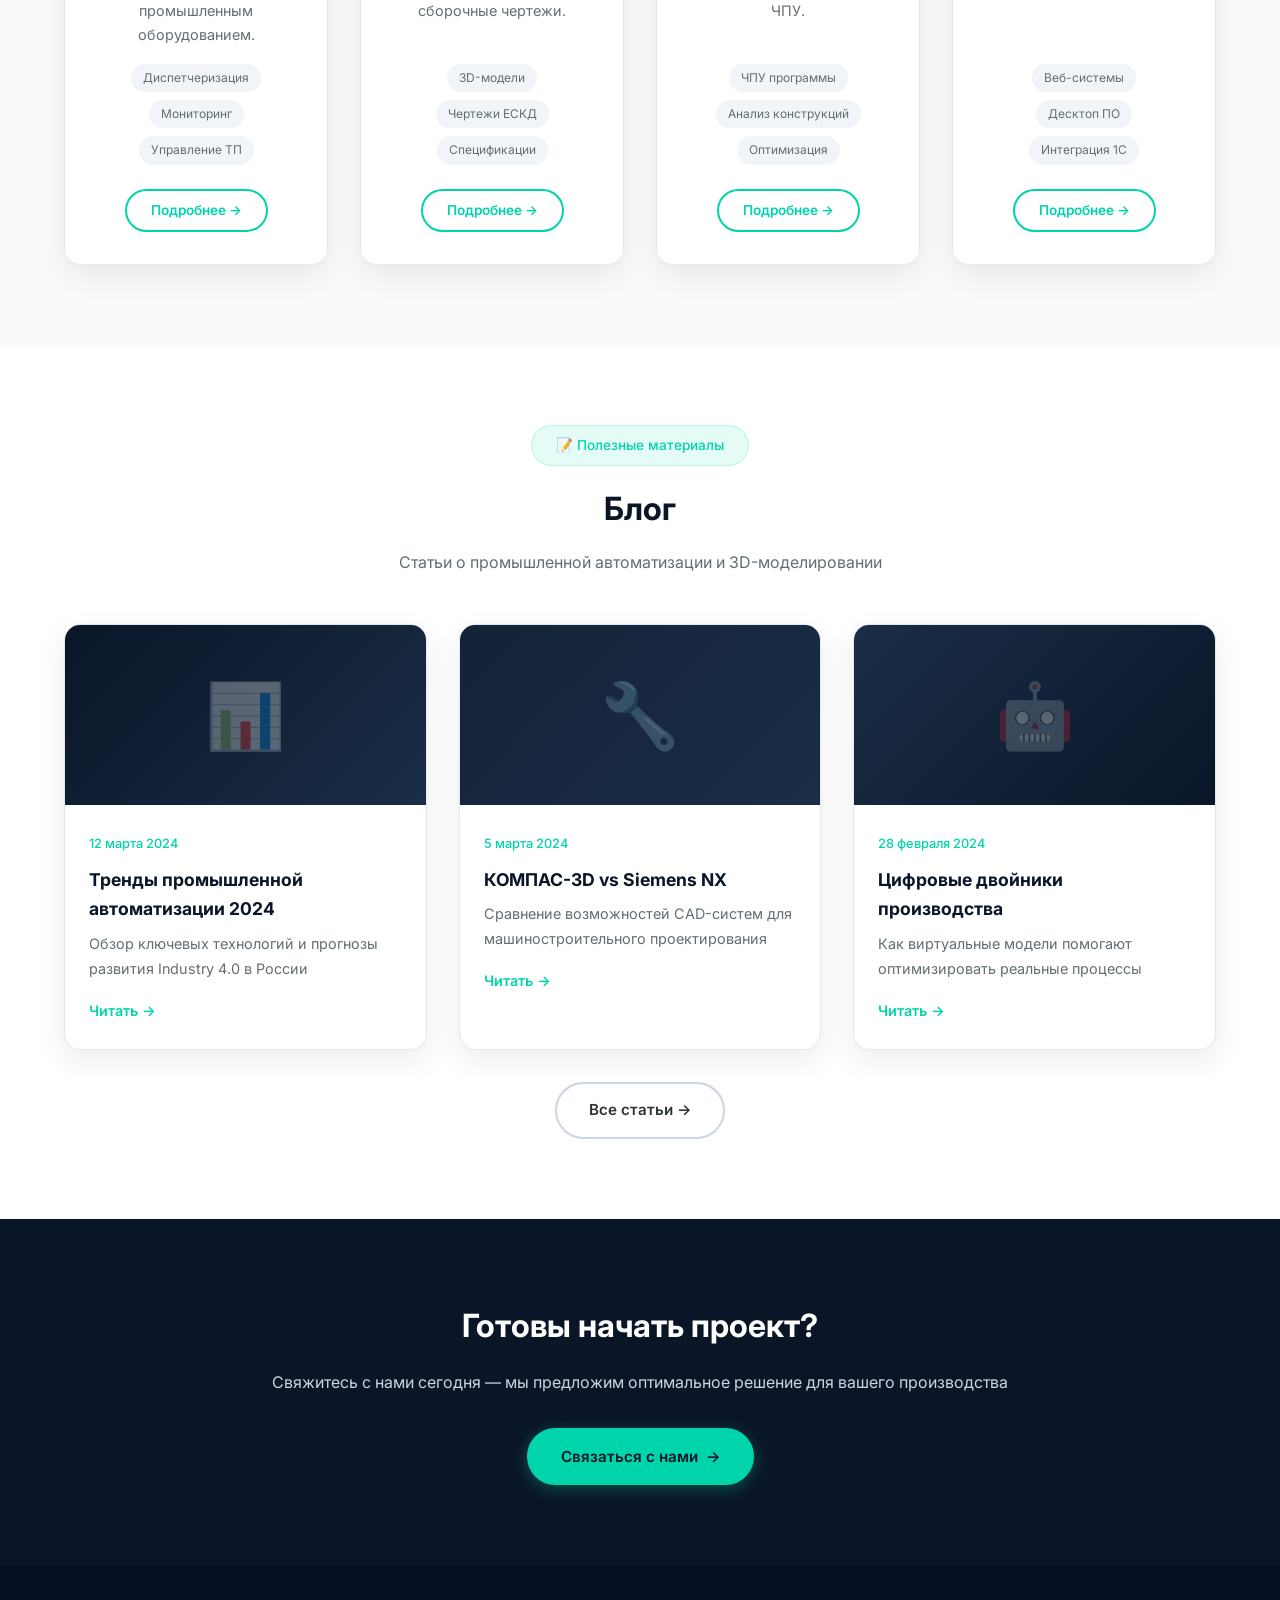
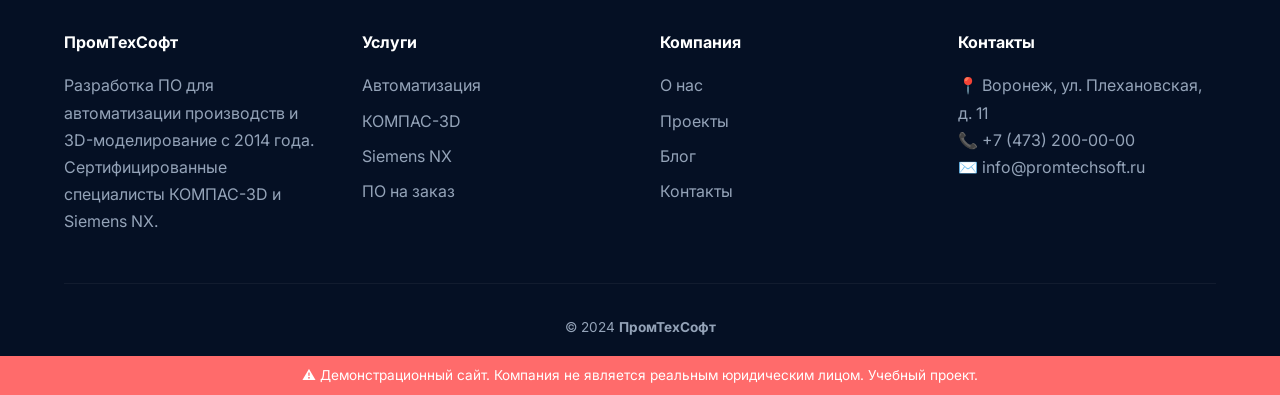
==== commit c160d9ca: "Демо 2" ====
--- a/index.html
+++ b/index.html
@@ -12,37 +12,28 @@
     <link href="https://fonts.googleapis.com/css2?family=Inter:wght@300;400;500;600;700;800;900&display=swap" rel="stylesheet">
     <link rel="icon" type="image/svg+xml" href="data:image/svg+xml,<svg xmlns='http://www.w3.org/2000/svg' viewBox='0 0 100 100'><text y='.9em' font-size='90'>⚙️</text></svg>">
     
-    <!-- Open Graph -->
     <meta property="og:title" content="ПромТехСофт — автоматизация производств и 3D-моделирование">
     <meta property="og:description" content="Разработка ПО и услуги проектирования в КОМПАС-3D и Siemens NX.">
     <meta property="og:type" content="website">
     <meta property="og:url" content="https://darkwnx.github.io">
     
-    <!-- Schema.org -->
     <script type="application/ld+json">
     {
         "@context": "https://schema.org",
         "@type": "Organization",
         "name": "ПромТехСофт",
         "url": "https://darkwnx.github.io",
-        "description": "Разработка ПО для автоматизации производств и услуги 3D-моделирования в КОМПАС-3D и Siemens NX.",
+        "description": "Демонстрационный сайт. Разработка ПО для автоматизации производств и услуги 3D-моделирования.",
         "address": {
             "@type": "PostalAddress",
-            "streetAddress": "ул. Инженерная, д. 15, офис 402",
-            "addressLocality": "Москва",
+            "streetAddress": "ул. Плехановская, д. 11",
+            "addressLocality": "Воронеж",
             "addressCountry": "RU"
-        },
-        "contactPoint": {
-            "@type": "ContactPoint",
-            "telephone": "+7-495-123-45-67",
-            "contactType": "sales",
-            "email": "info@promtechsoft.ru"
         }
     }
     </script>
 </head>
 <body>
-    <!-- Шапка -->
     <header class="header" id="header">
         <div class="container">
             <nav class="navbar">
@@ -69,7 +60,11 @@
     </header>
 
     <main>
-        <!-- Hero -->
+        <!-- Демо-плашка -->
+        <div style="background: #ff6b6b; color: white; text-align: center; padding: 0.5rem; font-size: 0.85rem; position: relative; z-index: 999;">
+            ⚠️ Демонстрационный сайт. Компания не является реальным юридическим лицом. Учебный проект.
+        </div>
+
         <section class="hero">
             <div class="hero-bg"></div>
             <div class="container">
@@ -92,7 +87,6 @@
             </div>
         </section>
 
-        <!-- Услуги -->
         <section class="services" id="services">
             <div class="container">
                 <div class="section-header fade-in">
@@ -149,7 +143,6 @@
             </div>
         </section>
 
-        <!-- Блог -->
         <section class="blog-preview">
             <div class="container">
                 <div class="section-header fade-in">
@@ -171,7 +164,7 @@
                         <div class="blog-image" style="background: linear-gradient(135deg, #132238, #1a2d47);">🔧</div>
                         <div class="blog-content">
                             <span class="blog-date">5 марта 2024</span>
-                            <h3>КОМПАС-3D vs Siemens NX: что выбрать?</h3>
+                            <h3>КОМПАС-3D vs Siemens NX</h3>
                             <p>Сравнение возможностей CAD-систем для машиностроительного проектирования</p>
                             <a href="blog.html" class="blog-link">Читать →</a>
                         </div>
@@ -192,7 +185,6 @@
             </div>
         </section>
 
-        <!-- CTA -->
         <section class="cta fade-in">
             <div class="container">
                 <h2>Готовы начать проект?</h2>
@@ -202,7 +194,6 @@
         </section>
     </main>
 
-    <!-- Футер -->
     <footer class="footer">
         <div class="container">
             <div class="footer-grid">
@@ -230,21 +221,19 @@
                 </div>
                 <div class="footer-col">
                     <h4>Контакты</h4>
-                    <p>📍 Москва, ул. Инженерная, 15</p>
-                    <p>📞 +7 (495) 123-45-67</p>
+                    <p>📍 Воронеж, ул. Плехановская, д. 11</p>
+                    <p>📞 +7 (473) 200-00-00</p>
                     <p>✉️ info@promtechsoft.ru</p>
-                    <div class="social-links">
-                        <a href="#" aria-label="Telegram">📱</a>
-                        <a href="#" aria-label="WhatsApp">💬</a>
-                        <a href="#" aria-label="Email">📧</a>
-                    </div>
                 </div>
             </div>
             <div class="footer-bottom">
-                <p>© 2024 <strong>ПромТехСофт</strong>. Все права защищены.</p>
+                <p>© 2024 <strong>ПромТехСофт</strong></p>
             </div>
         </div>
     </footer>
+    <div style="background: #ff6b6b; color: white; text-align: center; padding: 0.5rem; font-size: 0.85rem;">
+    ⚠️ Демонстрационный сайт. Компания не является реальным юридическим лицом. Учебный проект.
+    </div>
 
     <button class="scroll-top" id="scrollTop" aria-label="Наверх">↑</button>
 
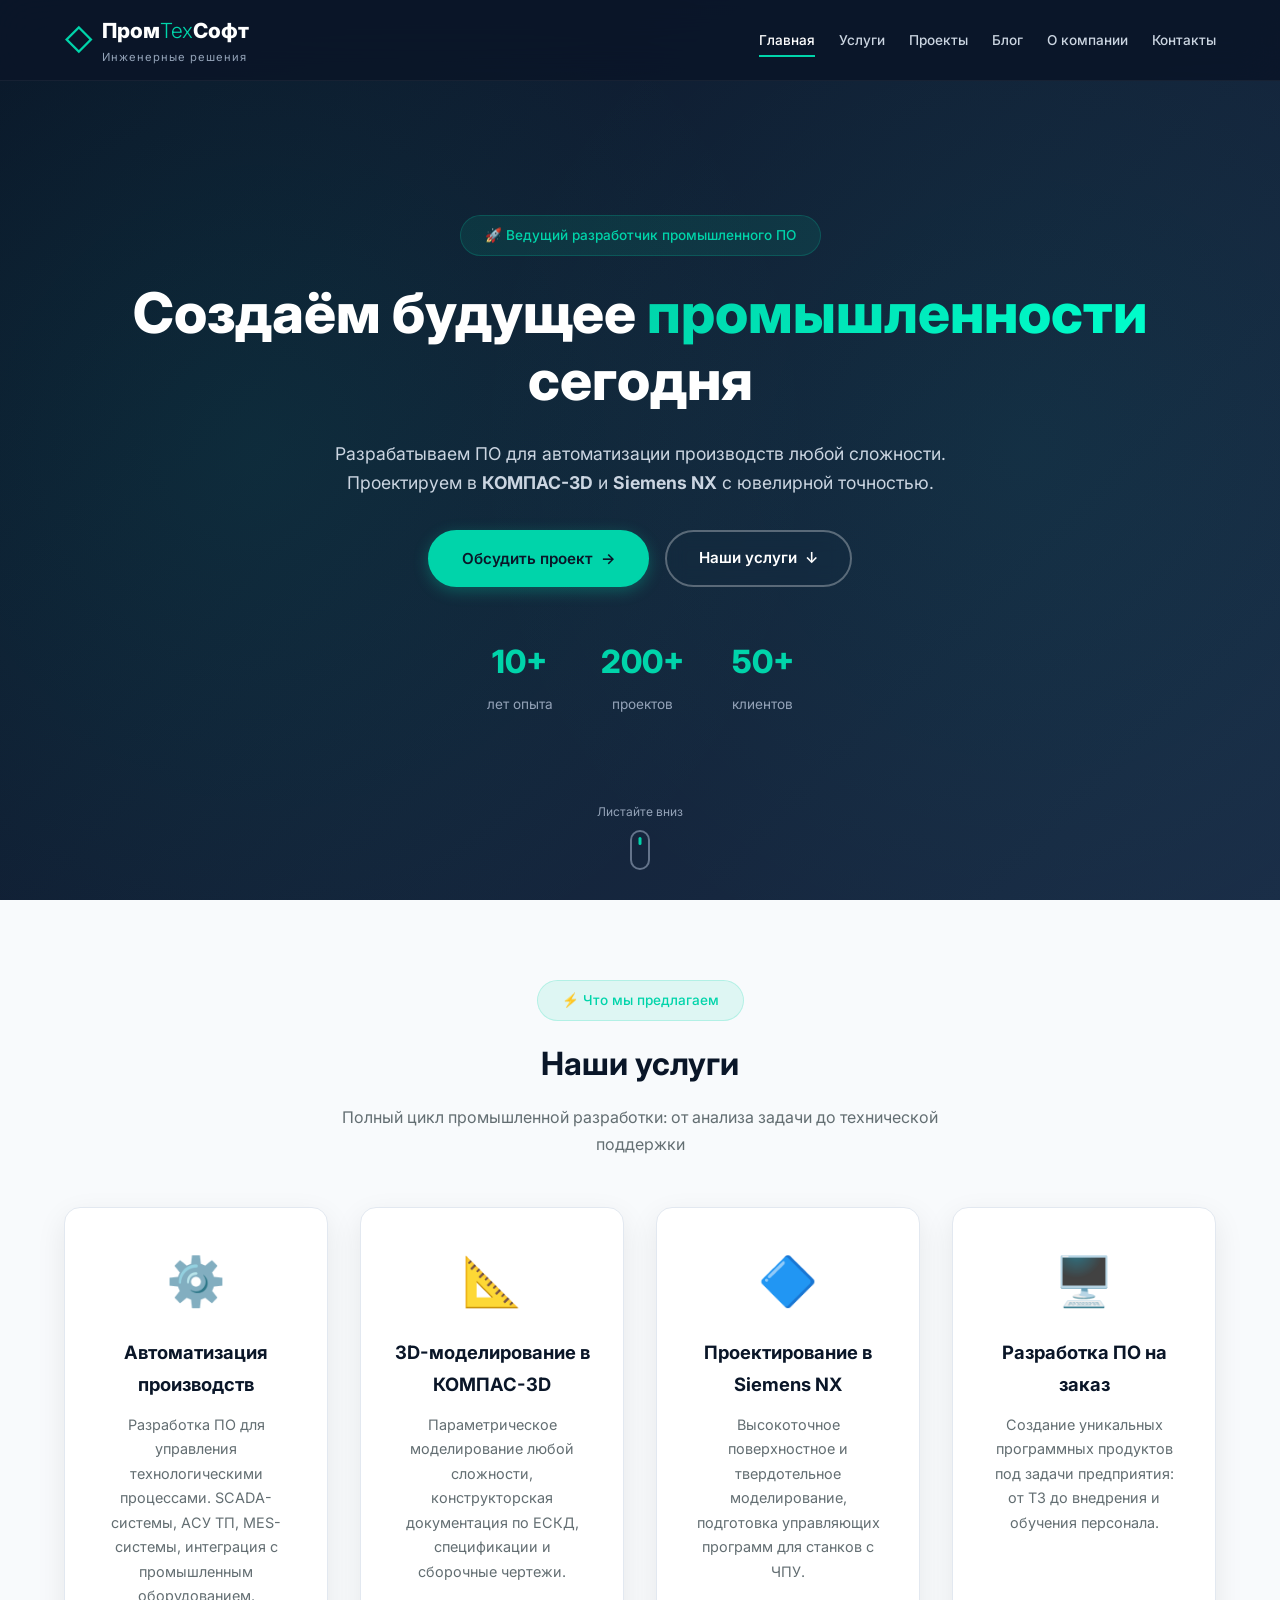
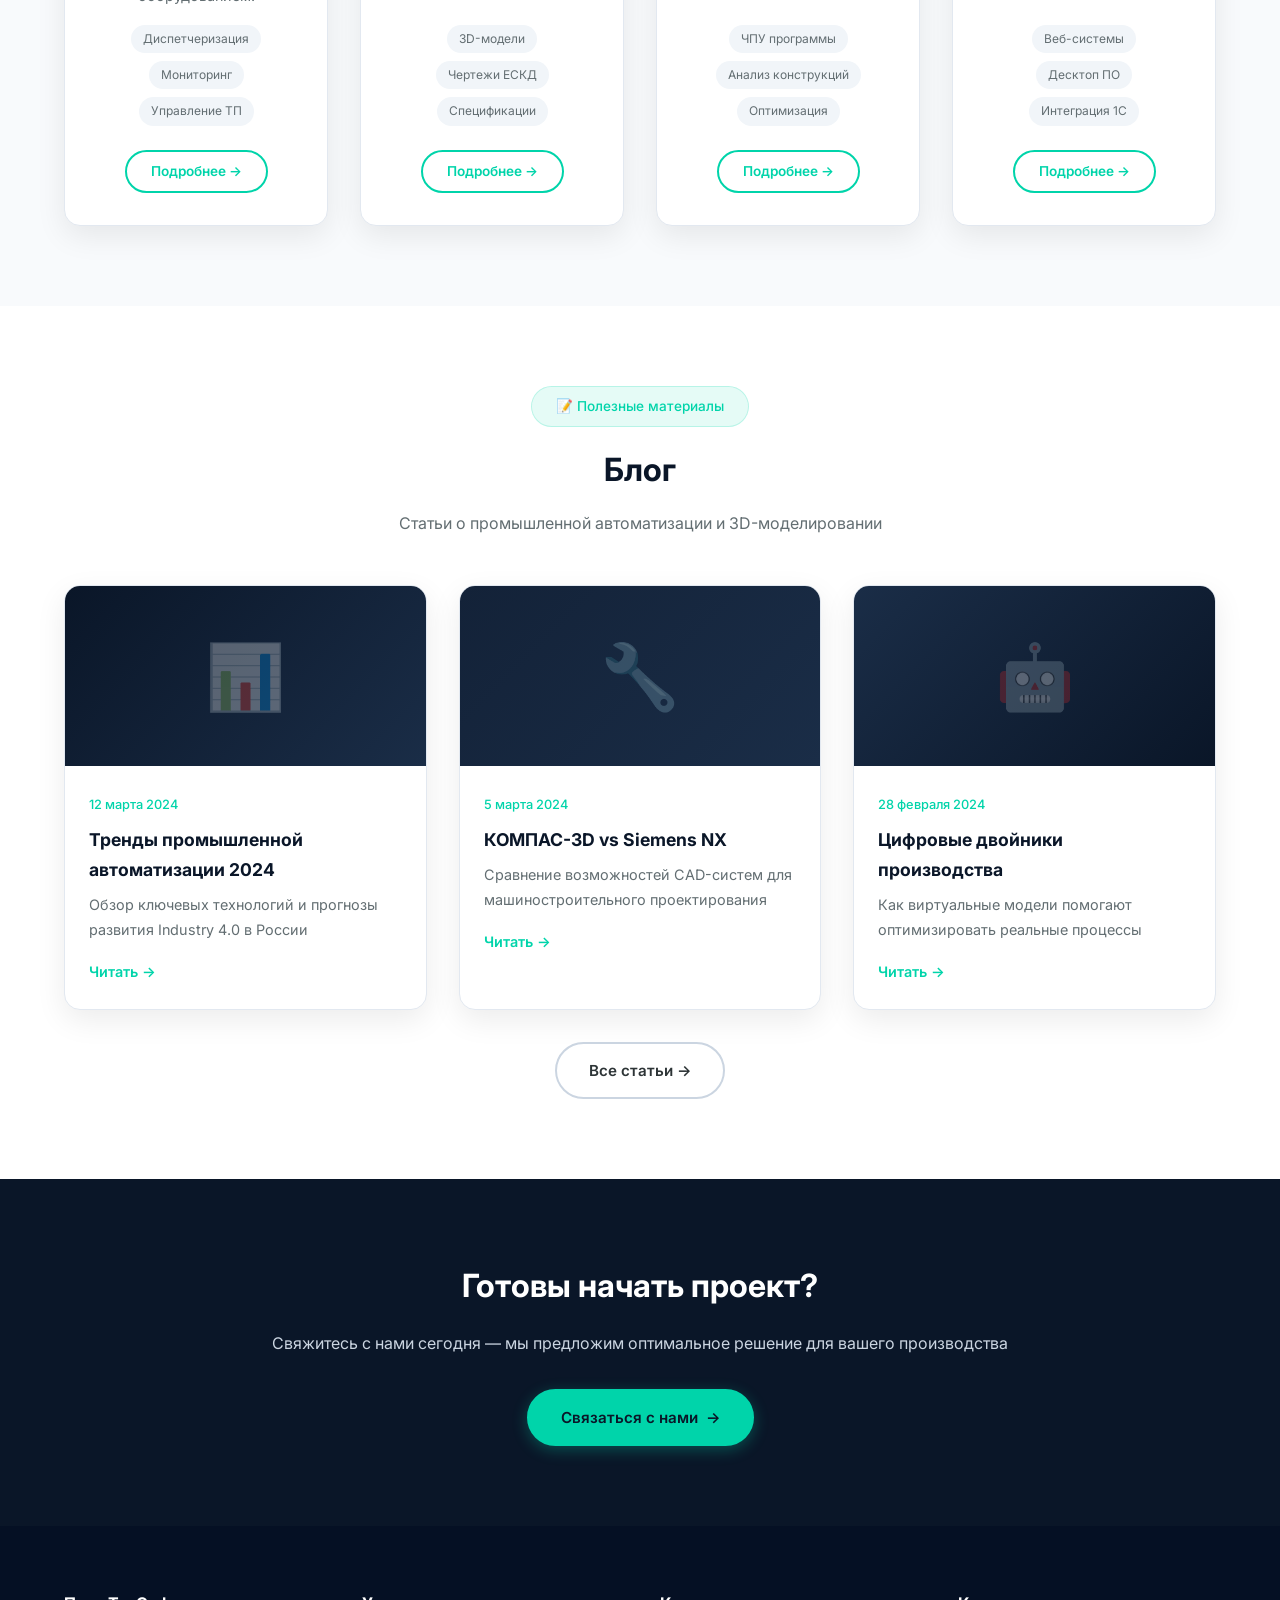
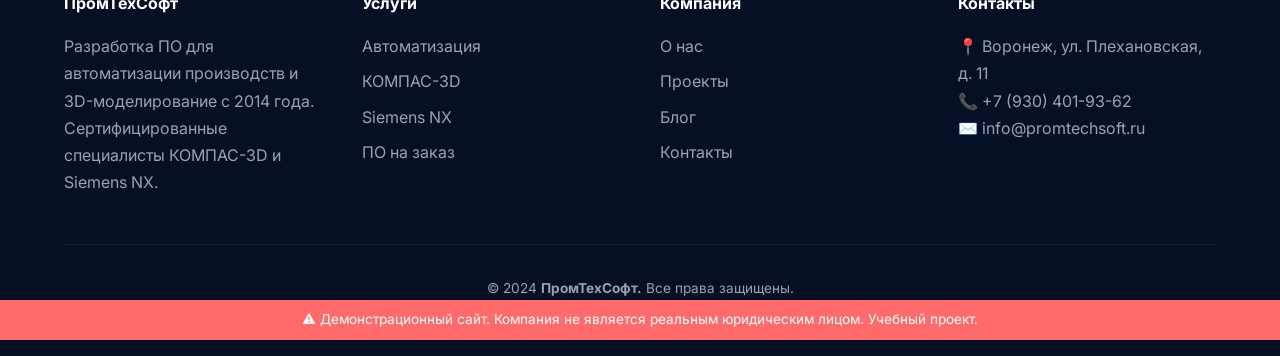
==== commit 994cb9b1: "правка адреса" ====
--- a/index.html
+++ b/index.html
@@ -60,10 +60,7 @@
     </header>
 
     <main>
-        <!-- Демо-плашка -->
-        <div style="background: #ff6b6b; color: white; text-align: center; padding: 0.5rem; font-size: 0.85rem; position: relative; z-index: 999;">
-            ⚠️ Демонстрационный сайт. Компания не является реальным юридическим лицом. Учебный проект.
-        </div>
+        
 
         <section class="hero">
             <div class="hero-bg"></div>
@@ -222,18 +219,19 @@
                 <div class="footer-col">
                     <h4>Контакты</h4>
                     <p>📍 Воронеж, ул. Плехановская, д. 11</p>
-                    <p>📞 +7 (473) 200-00-00</p>
+                    <p>📞 +7 (930) 401-93-62</p>
                     <p>✉️ info@promtechsoft.ru</p>
                 </div>
             </div>
             <div class="footer-bottom">
-                <p>© 2024 <strong>ПромТехСофт</strong></p>
-            </div>
+                <p>© 2024 <strong>ПромТехСофт.</strong> Все права защищены.</p>
+            </div>
+        </div>
+        <div style="background: #ff6b6b; color: white; text-align: center; padding: 0.5rem; font-size: 0.85rem;">
+        ⚠️ Демонстрационный сайт. Компания не является реальным юридическим лицом. Учебный проект.
         </div>
     </footer>
-    <div style="background: #ff6b6b; color: white; text-align: center; padding: 0.5rem; font-size: 0.85rem;">
-    ⚠️ Демонстрационный сайт. Компания не является реальным юридическим лицом. Учебный проект.
-    </div>
+    
 
     <button class="scroll-top" id="scrollTop" aria-label="Наверх">↑</button>
 
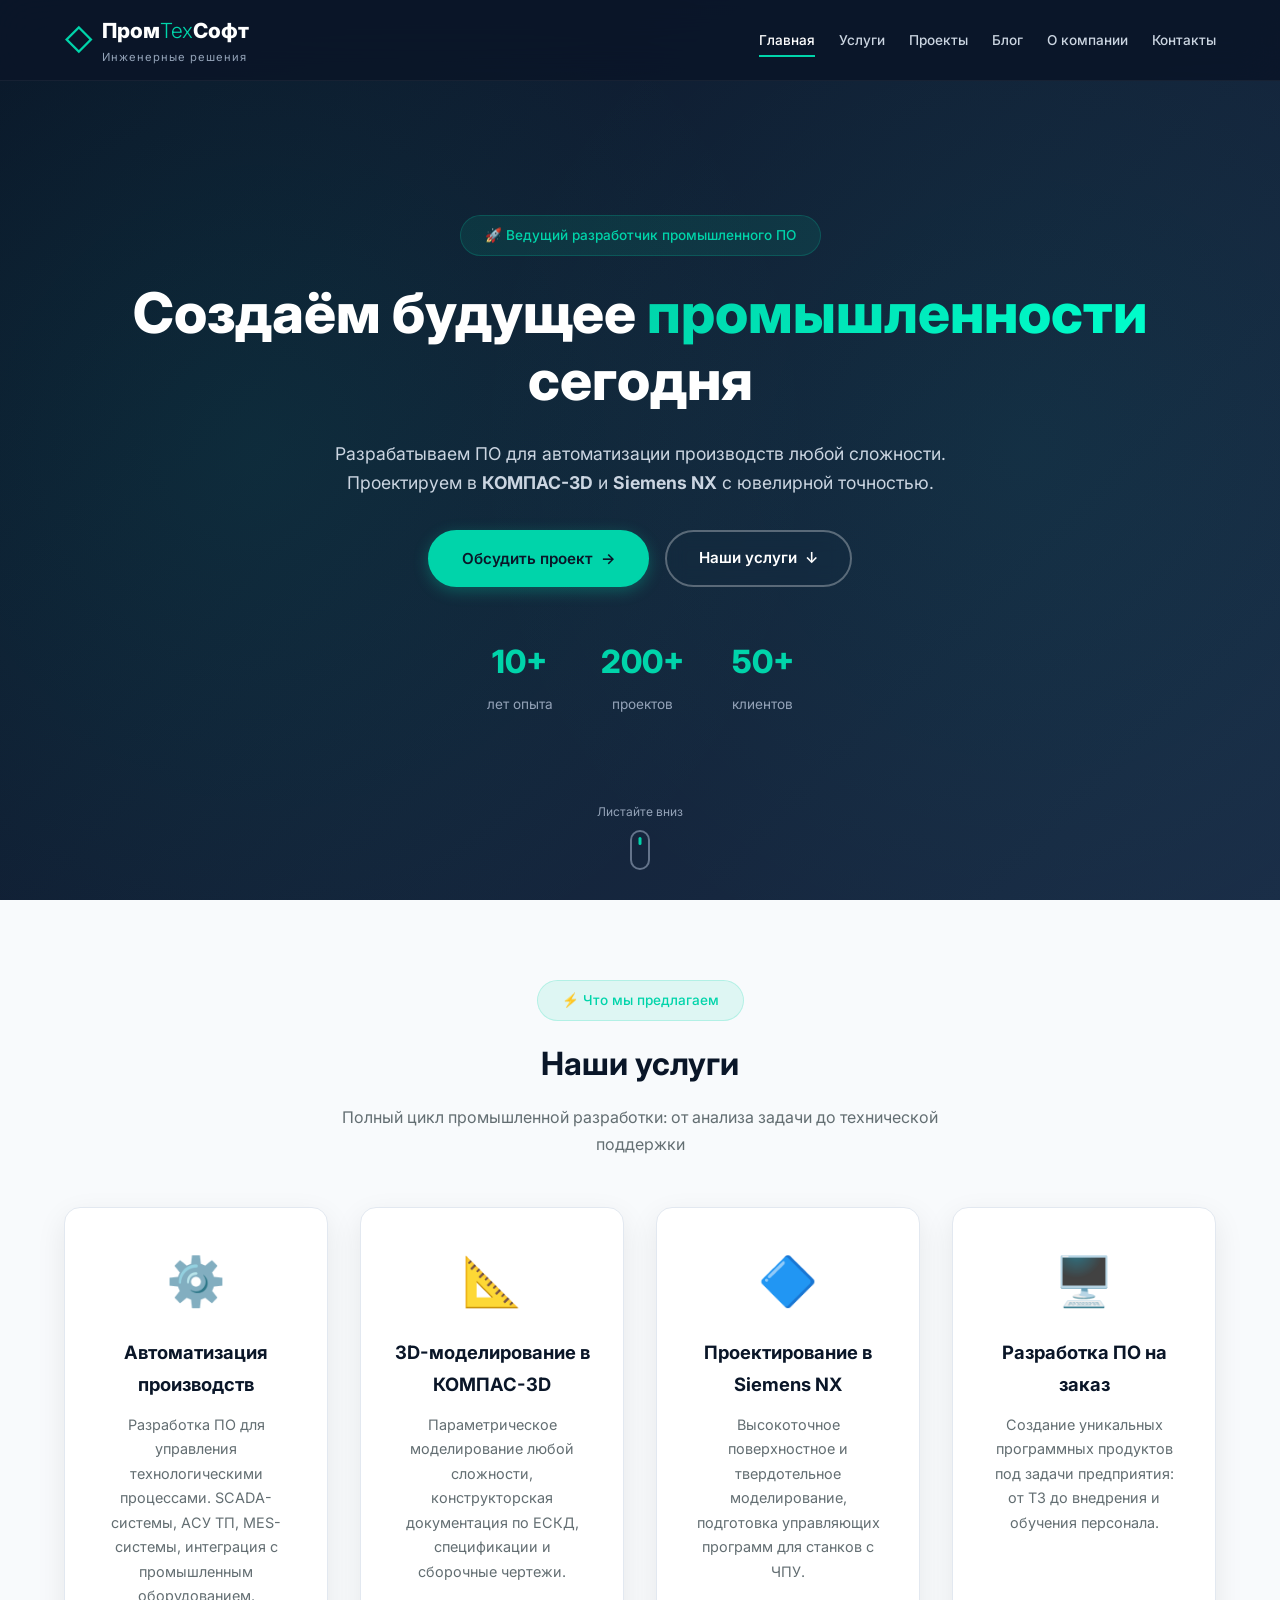
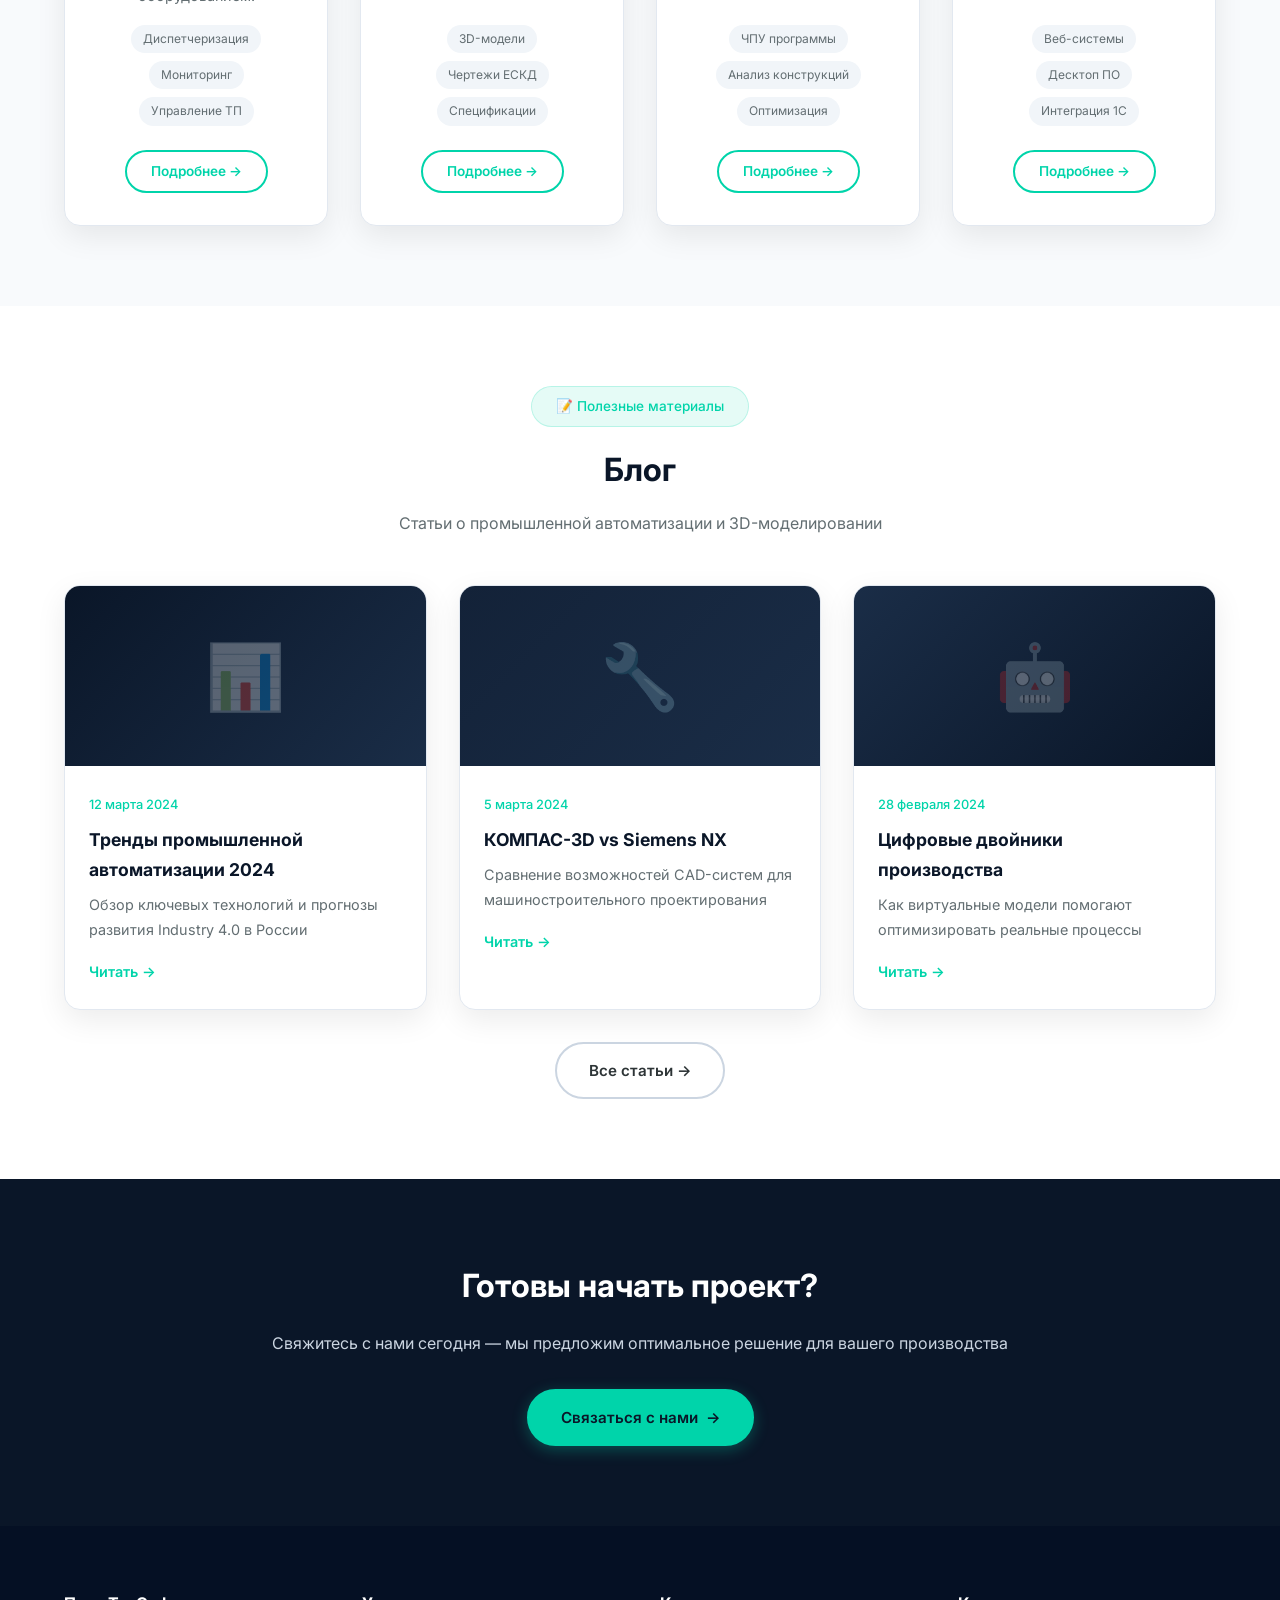
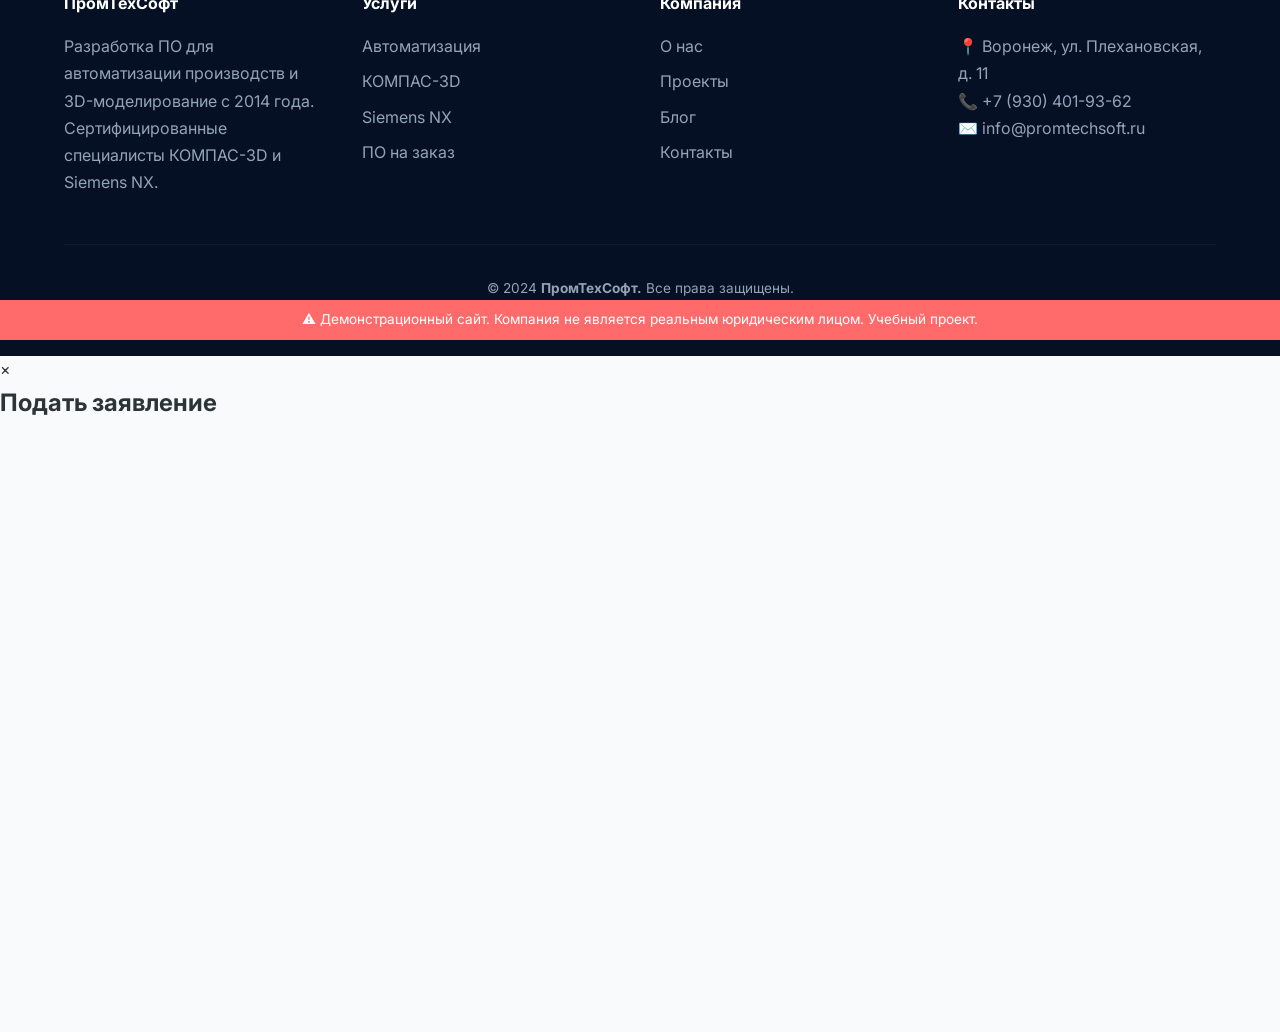
==== commit 43fa10dd: "чек" ====
--- a/index.html
+++ b/index.html
@@ -10,7 +10,7 @@
     <link rel="stylesheet" href="animations.css">
     <link rel="preconnect" href="https://fonts.googleapis.com">
     <link href="https://fonts.googleapis.com/css2?family=Inter:wght@300;400;500;600;700;800;900&display=swap" rel="stylesheet">
-    <link rel="icon" type="image/svg+xml" href="data:image/svg+xml,<svg xmlns='http://www.w3.org/2000/svg' viewBox='0 0 100 100'><text y='.9em' font-size='90'>⚙️</text></svg>">
+    <link rel="icon" type="image/svg+xml" href="favicon.svg">
     
     <meta property="og:title" content="ПромТехСофт — автоматизация производств и 3D-моделирование">
     <meta property="og:description" content="Разработка ПО и услуги проектирования в КОМПАС-3D и Siemens NX.">
@@ -32,6 +32,19 @@
         }
     }
     </script>
+        <!-- Yandex.Metrika counter -->
+    <script type="text/javascript">
+        (function(m,e,t,r,i,k,a){
+            m[i]=m[i]||function(){(m[i].a=m[i].a||[]).push(arguments)};
+            m[i].l=1*new Date();
+            for (var j = 0; j < document.scripts.length; j++) {if (document.scripts[j].src === r) { return; }}
+            k=e.createElement(t),a=e.getElementsByTagName(t)[0],k.async=1,k.src=r,a.parentNode.insertBefore(k,a)
+        })(window, document,'script','https://mc.yandex.ru/metrika/tag.js?id=110703368', 'ym');
+
+        ym(110703368, 'init', {ssr:true, webvisor:true, clickmap:true, ecommerce:"dataLayer", referrer: document.referrer, url: location.href, accurateTrackBounce:true, trackLinks:true});
+    </script>
+    <noscript><div><img src="https://mc.yandex.ru/watch/110703368" style="position:absolute; left:-9999px;" alt="" /></div></noscript>
+    <!-- /Yandex.Metrika counter -->
 </head>
 <body>
     <header class="header" id="header">
@@ -228,7 +241,7 @@
             </div>
         </div>
         <div style="background: #ff6b6b; color: white; text-align: center; padding: 0.5rem; font-size: 0.85rem;">
-        ⚠️ Демонстрационный сайт. Компания не является реальным юридическим лицом. Учебный проект.
+        ⚠️ Демонстрационный сайт. Компания не является реальным юридическим лицом.  Учебный проект. 
         </div>
     </footer>
     
@@ -236,5 +249,23 @@
     <button class="scroll-top" id="scrollTop" aria-label="Наверх">↑</button>
 
     <script src="main.js"></script>
+    <!-- Модальное окно с Google Формой -->
+    <div id="applicationModal" class="modal">
+        <div class="modal-content">
+            <span class="close-modal">&times;</span>
+            <h2 class="modal-title">Подать заявление</h2>
+            <div class="google-form-container">
+                <!-- Замените ссылку на вашу Google Form -->
+                <iframe src="https://docs.google.com/forms/d/e/1FAIpQLSecd_2opjvhv7uQhgDBlAlqW1Lt7-i7pumOCbQkP0hyyz7czQ/viewform" 
+                        width="100%" 
+                        height="600" 
+                        frameborder="0" 
+                        marginheight="0" 
+                        marginwidth="0">
+                    Загрузка...
+                </iframe>
+            </div>
+        </div>
+    </div>
 </body>
 </html>
